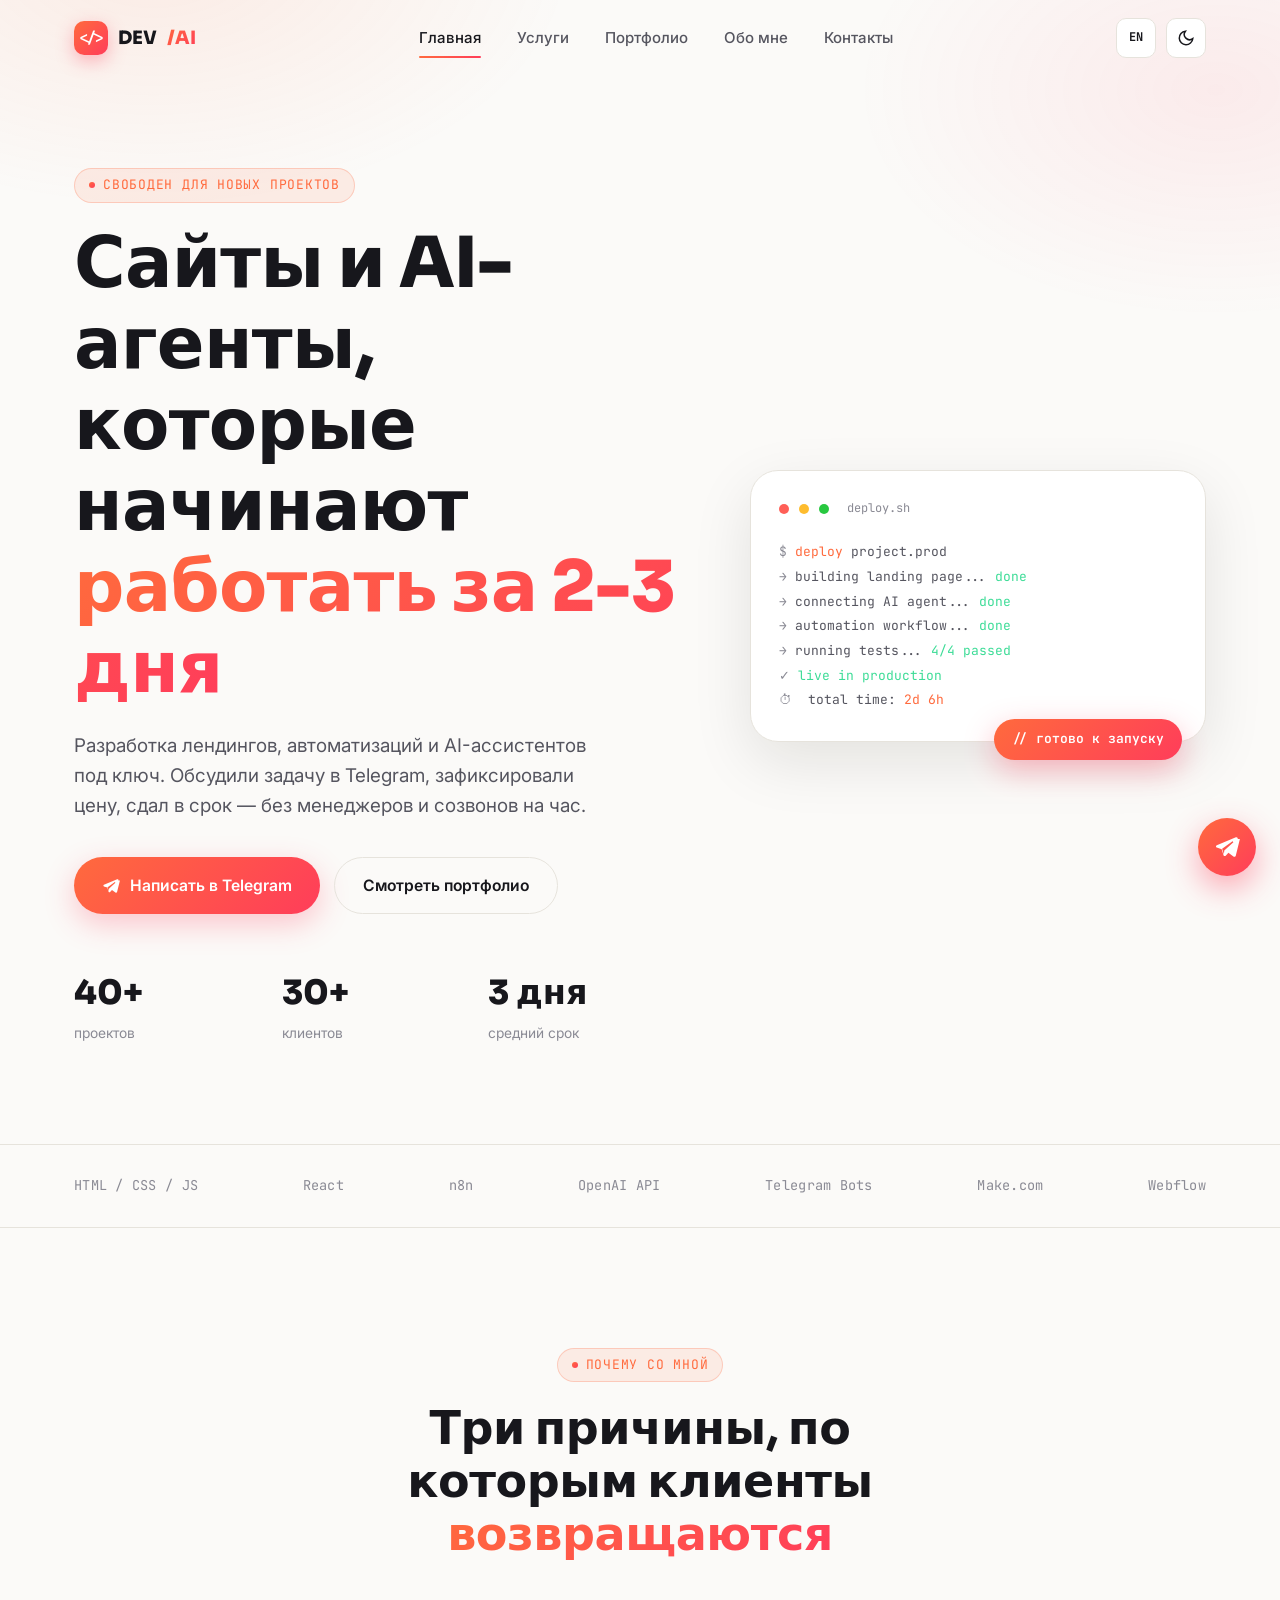
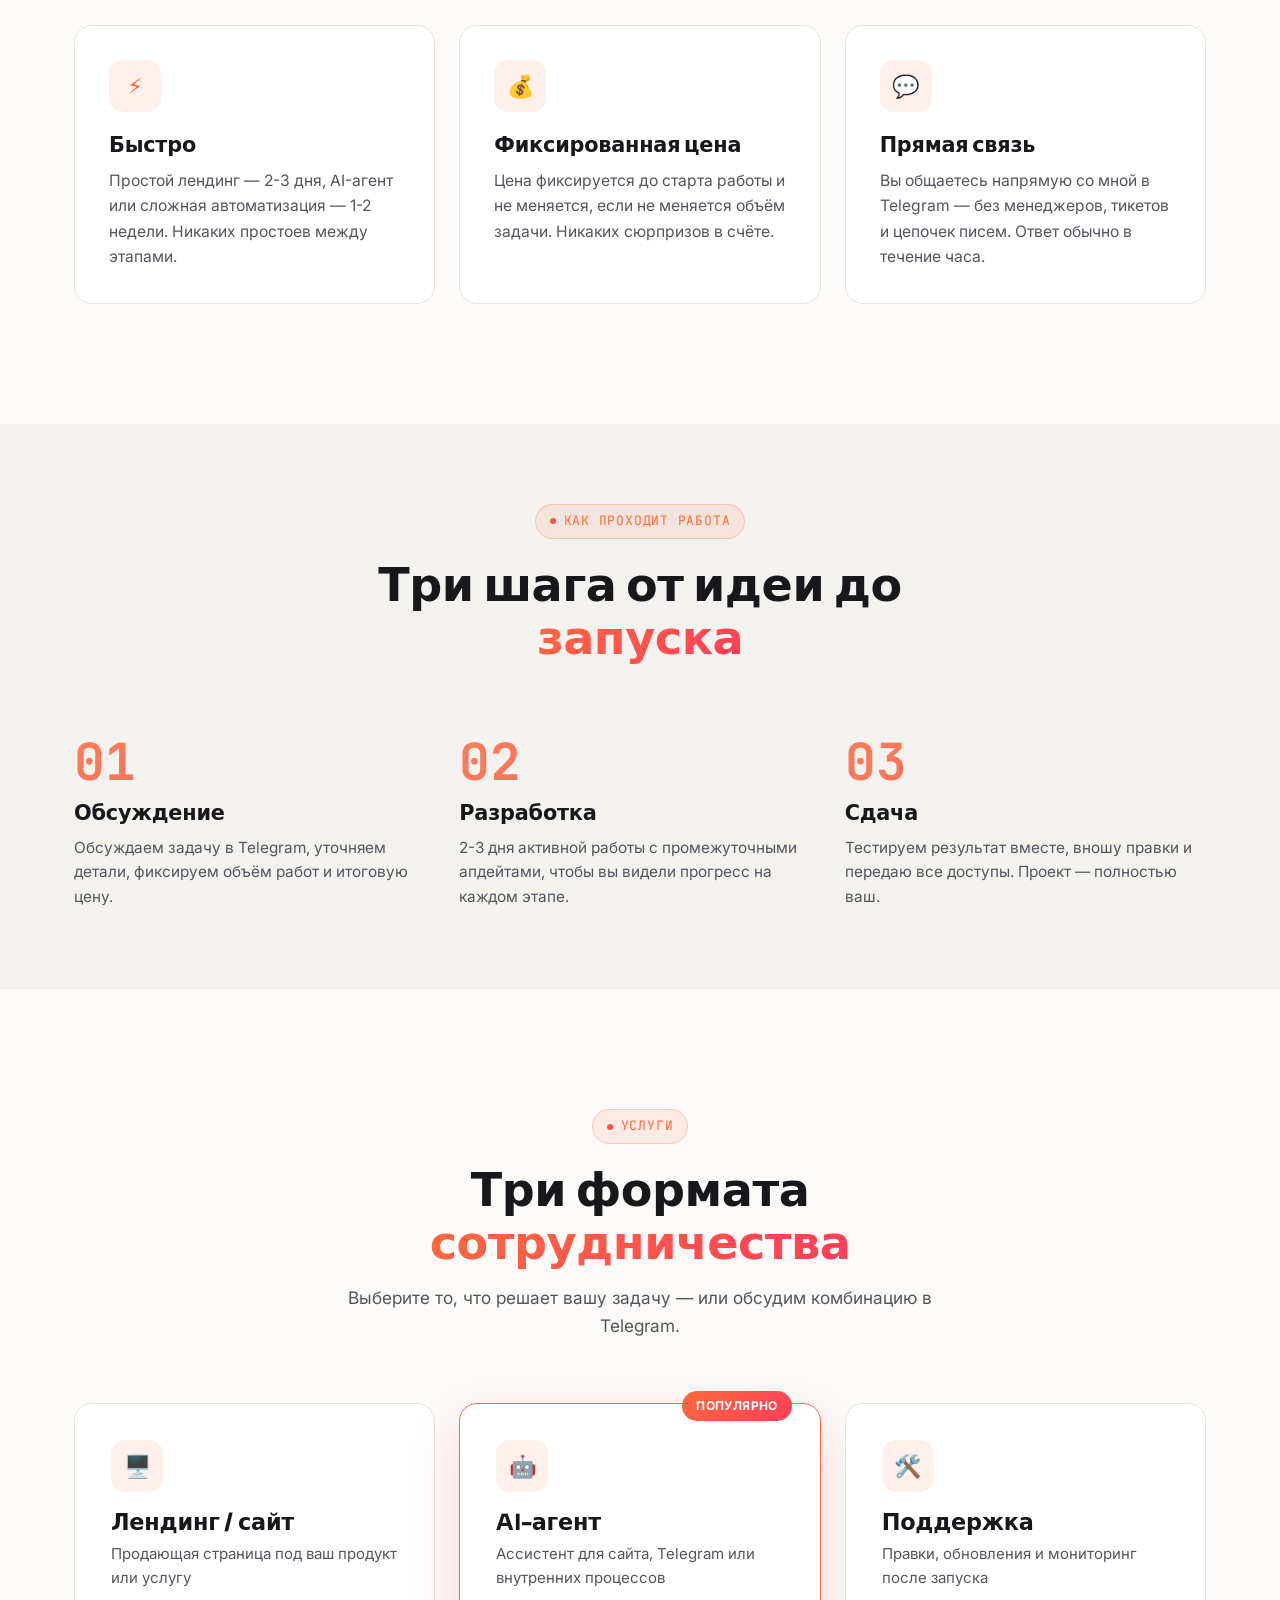
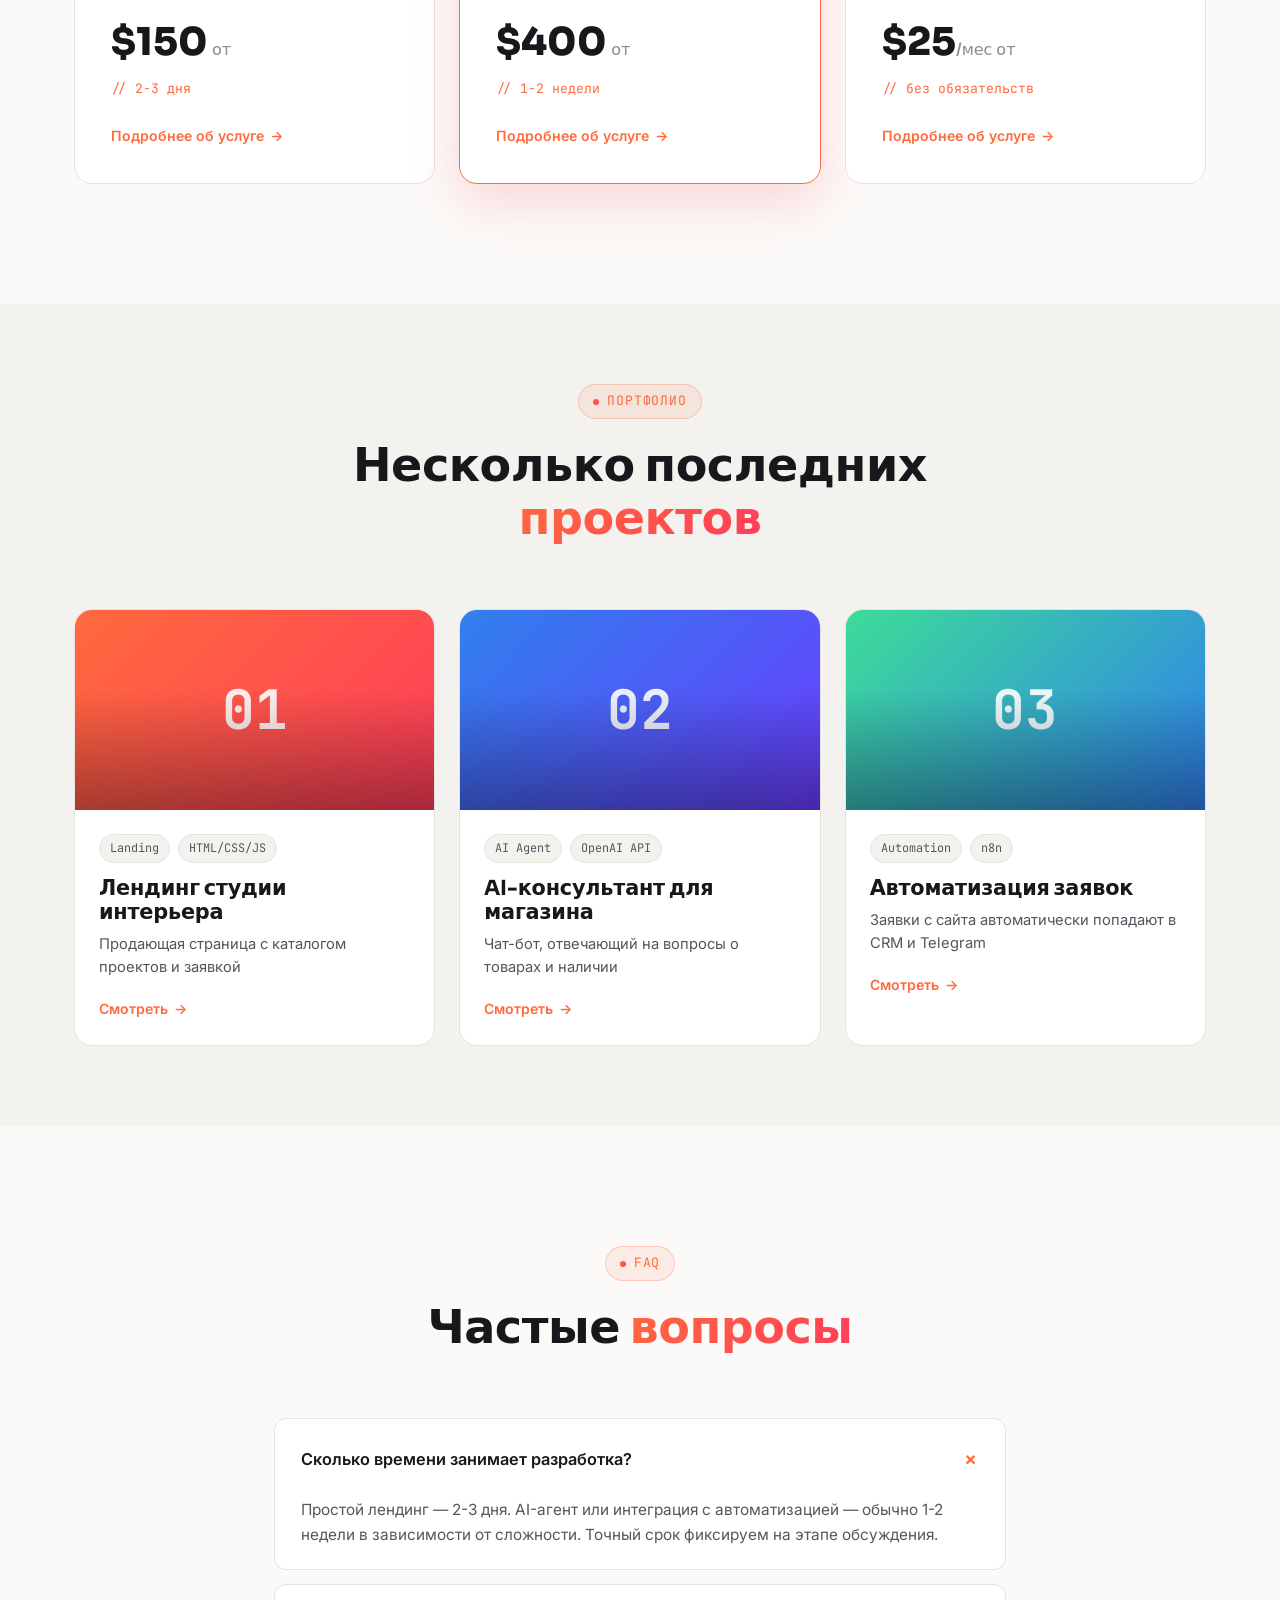
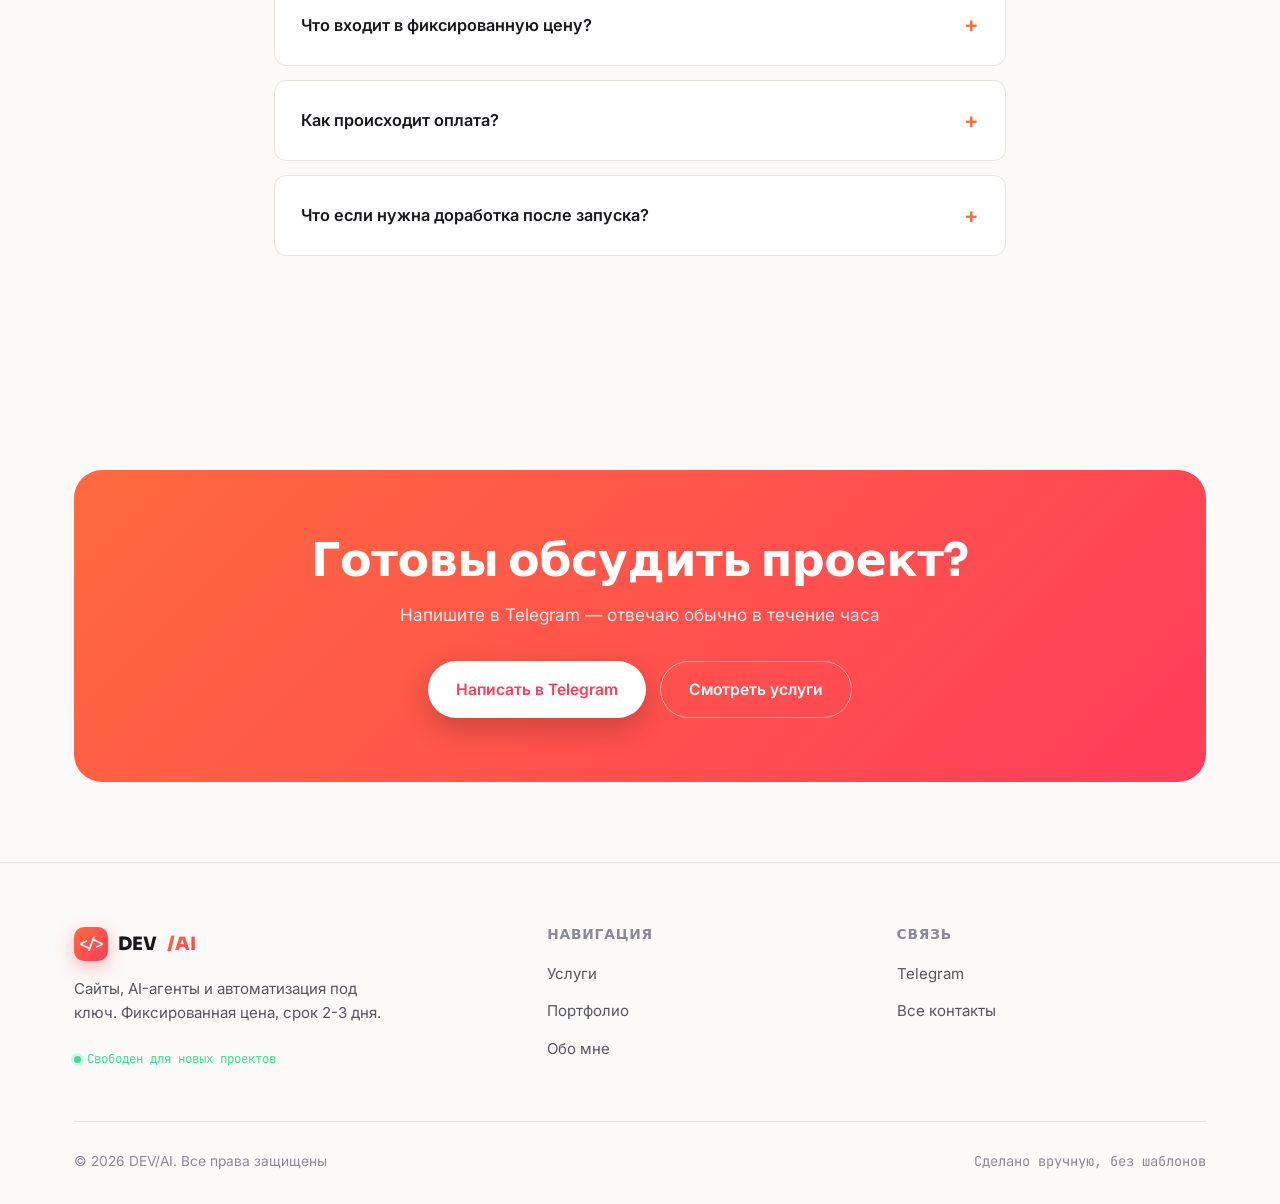
==== index.html @ 5e4bbd4a "Add files via upload" ====
<!DOCTYPE html>
<html lang="ru">
<head>
<meta charset="UTF-8">
<meta name="viewport" content="width=device-width, initial-scale=1.0">
<title data-title-ru="Веб-разработчик | Сайты, AI-агенты, автоматизация за 2-3 дня" data-title-en="Web Developer | Websites, AI Agents & Automation in 2-3 Days">Веб-разработчик | Сайты, AI-агенты, автоматизация за 2-3 дня</title>
<meta name="description" content="Разработка лендингов, AI-агентов и автоматизации под ключ. Фиксированная цена, срок 2-3 дня, прямая связь в Telegram — без менеджеров и долгих согласований." data-desc-ru="Разработка лендингов, AI-агентов и автоматизации под ключ. Фиксированная цена, срок 2-3 дня, прямая связь в Telegram — без менеджеров и долгих согласований." data-desc-en="Landing pages, AI agents and automation, delivered in 2-3 days. Fixed price, direct contact on Telegram — no managers, no long approvals.">
<meta property="og:title" content="Сайты, AI-агенты и автоматизация за 2-3 дня">
<meta property="og:description" content="Фиксированная цена. Прямая связь в Telegram. Без долгих согласований.">
<meta property="og:type" content="website">
<meta property="og:image" content="favicon.svg">
<link rel="icon" href="favicon.svg" type="image/svg+xml">
<link rel="preconnect" href="https://fonts.googleapis.com">
<link rel="preconnect" href="https://fonts.gstatic.com" crossorigin>
<link rel="stylesheet" href="style.css">
</head>
<body class="lang-ru">

<!-- ================= NAV ================= -->
<header class="nav">
  <div class="container nav-inner">
    <a href="index.html" class="logo"><span class="logo-mark">&lt;/&gt;</span>DEV<span class="text-gradient">/AI</span></a>
    <nav class="nav-links">
      <a href="index.html" class="active"><span data-lang-block class="lang-ru">Главная</span><span data-lang-block class="lang-en">Home</span></a>
      <a href="services.html"><span data-lang-block class="lang-ru">Услуги</span><span data-lang-block class="lang-en">Services</span></a>
      <a href="portfolio.html"><span data-lang-block class="lang-ru">Портфолио</span><span data-lang-block class="lang-en">Portfolio</span></a>
      <a href="about.html"><span data-lang-block class="lang-ru">Обо мне</span><span data-lang-block class="lang-en">About</span></a>
      <a href="contacts.html"><span data-lang-block class="lang-ru">Контакты</span><span data-lang-block class="lang-en">Contacts</span></a>
    </nav>
    <div class="nav-actions">
      <button class="icon-btn" data-lang-toggle data-lang-btn aria-label="Switch language">EN</button>
      <button class="icon-btn" data-theme-toggle aria-label="Switch theme">
        <svg class="theme-icon-dark" viewBox="0 0 24 24" fill="none" stroke="currentColor" stroke-width="2"><circle cx="12" cy="12" r="4"/><path d="M12 2v2M12 20v2M4.9 4.9l1.4 1.4M17.7 17.7l1.4 1.4M2 12h2M20 12h2M4.9 19.1l1.4-1.4M17.7 6.3l1.4-1.4"/></svg>
        <svg class="theme-icon-light" viewBox="0 0 24 24" fill="none" stroke="currentColor" stroke-width="2"><path d="M21 12.8A9 9 0 1 1 11.2 3 7 7 0 0 0 21 12.8Z"/></svg>
      </button>
      <button class="icon-btn burger" aria-label="Menu">
        <svg viewBox="0 0 24 24" fill="none" stroke="currentColor" stroke-width="2"><path d="M4 7h16M4 12h16M4 17h16"/></svg>
      </button>
    </div>
  </div>
</header>

<div class="mobile-menu">
  <a href="index.html"><span data-lang-block class="lang-ru">Главная</span><span data-lang-block class="lang-en">Home</span></a>
  <a href="services.html"><span data-lang-block class="lang-ru">Услуги</span><span data-lang-block class="lang-en">Services</span></a>
  <a href="portfolio.html"><span data-lang-block class="lang-ru">Портфолио</span><span data-lang-block class="lang-en">Portfolio</span></a>
  <a href="about.html"><span data-lang-block class="lang-ru">Обо мне</span><span data-lang-block class="lang-en">About</span></a>
  <a href="contacts.html"><span data-lang-block class="lang-ru">Контакты</span><span data-lang-block class="lang-en">Contacts</span></a>
  <a href="#" class="btn btn-primary btn-block" data-telegram-link>
    <span data-lang-block class="lang-ru">Написать в Telegram</span><span data-lang-block class="lang-en">Message on Telegram</span>
  </a>
</div>

<!-- ================= HERO ================= -->
<section class="hero">
  <div class="container hero-grid">
    <div data-reveal>
      <div class="eyebrow"><span data-lang-block class="lang-ru">Свободен для новых проектов</span><span data-lang-block class="lang-en">Available for new projects</span></div>
      <h1>
        <span data-lang-block class="lang-ru">Сайты и AI-агенты, которые начинают <span class="text-gradient">работать за 2-3 дня</span></span>
        <span data-lang-block class="lang-en">Websites and AI agents that <span class="text-gradient">start working in 2-3 days</span></span>
      </h1>
      <p class="hero-sub">
        <span data-lang-block class="lang-ru">Разработка лендингов, автоматизаций и AI-ассистентов под ключ. Обсудили задачу в Telegram, зафиксировали цену, сдал в срок — без менеджеров и созвонов на час.</span>
        <span data-lang-block class="lang-en">Landing pages, automations and AI assistants, built end-to-end. We discuss the task on Telegram, fix the price, and I deliver on time — no managers, no hour-long calls.</span>
      </p>
      <div class="hero-actions">
        <a href="#" class="btn btn-primary" data-telegram-link>
          <svg width="18" height="18" viewBox="0 0 24 24" fill="currentColor"><path d="M21.9 4.6c.3-1-.7-1.9-1.7-1.5L2.6 10.3c-1 .4-1 1.8 0 2.2l4.5 1.5 1.7 5.6c.3.9 1.4 1.1 2 .4l2.5-2.6 4.6 3.4c.8.6 2 .2 2.2-.8l3.8-15.4Zm-4 3-8.4 7.6-.4 3.6-1.6-5.3 9.6-6.8c.3-.2.6.2.3.5Z"/></svg>
          <span data-lang-block class="lang-ru">Написать в Telegram</span><span data-lang-block class="lang-en">Message on Telegram</span>
        </a>
        <a href="portfolio.html" class="btn btn-ghost">
          <span data-lang-block class="lang-ru">Смотреть портфолио</span><span data-lang-block class="lang-en">View portfolio</span>
        </a>
      </div>
      <div class="hero-stats">
        <div><div class="stat-num"><span data-counter="40" data-suffix="+">0</span></div><div class="stat-label"><span data-lang-block class="lang-ru">проектов</span><span data-lang-block class="lang-en">projects</span></div></div>
        <div><div class="stat-num"><span data-counter="30" data-suffix="+">0</span></div><div class="stat-label"><span data-lang-block class="lang-ru">клиентов</span><span data-lang-block class="lang-en">clients</span></div></div>
        <div><div class="stat-num"><span data-counter="3" data-suffix=" дня">0</span></div><div class="stat-label"><span data-lang-block class="lang-ru">средний срок</span><span data-lang-block class="lang-en">avg. delivery</span></div></div>
      </div>
    </div>
    <div data-reveal>
      <div class="hero-card">
        <div class="hero-card-top">
          <span class="dot red"></span><span class="dot yellow"></span><span class="dot green"></span>
          <span class="mono" style="margin-left:8px;color:var(--text-faint);font-size:12px">deploy.sh</span>
        </div>
        <pre><span class="c">$</span> <span class="k">deploy</span> project.prod
<span class="c">→</span> building landing page... <span class="s">done</span>
<span class="c">→</span> connecting AI agent... <span class="s">done</span>
<span class="c">→</span> automation workflow... <span class="s">done</span>
<span class="c">→</span> running tests... <span class="s">4/4 passed</span>
<span class="c">✓</span> <span class="s">live in production</span>
<span class="c">⏱</span>  total time: <span class="k">2d 6h</span></pre>
      </div>
      <div class="hero-badge mono">// готово к запуску</div>
    </div>
  </div>
</section>

<!-- ================= TRUST BAR ================= -->
<div class="trust-bar">
  <div class="container trust-row">
    <span>HTML / CSS / JS</span><span>React</span><span>n8n</span><span>OpenAI API</span><span>Telegram Bots</span><span>Make.com</span><span>Webflow</span>
  </div>
</div>

<!-- ================= ADVANTAGES ================= -->
<section class="section">
  <div class="container">
    <div class="section-head" data-reveal>
      <div class="eyebrow"><span data-lang-block class="lang-ru">Почему со мной</span><span data-lang-block class="lang-en">Why work with me</span></div>
      <h2><span data-lang-block class="lang-ru">Три причины, по которым клиенты <span class="text-gradient">возвращаются</span></span><span data-lang-block class="lang-en">Three reasons clients <span class="text-gradient">come back</span></span></h2>
    </div>
    <div class="grid-3" data-reveal-group>
      <div class="card" data-reveal>
        <div class="card-icon">⚡</div>
        <h3><span data-lang-block class="lang-ru">Быстро</span><span data-lang-block class="lang-en">Fast</span></h3>
        <p><span data-lang-block class="lang-ru">Простой лендинг — 2-3 дня, AI-агент или сложная автоматизация — 1-2 недели. Никаких простоев между этапами.</span><span data-lang-block class="lang-en">A simple landing page takes 2-3 days, an AI agent or complex automation — 1-2 weeks. No idle time between stages.</span></p>
      </div>
      <div class="card" data-reveal>
        <div class="card-icon">💰</div>
        <h3><span data-lang-block class="lang-ru">Фиксированная цена</span><span data-lang-block class="lang-en">Fixed price</span></h3>
        <p><span data-lang-block class="lang-ru">Цена фиксируется до старта работы и не меняется, если не меняется объём задачи. Никаких сюрпризов в счёте.</span><span data-lang-block class="lang-en">The price is fixed before work starts and doesn't change unless the scope does. No surprises in the invoice.</span></p>
      </div>
      <div class="card" data-reveal>
        <div class="card-icon">💬</div>
        <h3><span data-lang-block class="lang-ru">Прямая связь</span><span data-lang-block class="lang-en">Direct contact</span></h3>
        <p><span data-lang-block class="lang-ru">Вы общаетесь напрямую со мной в Telegram — без менеджеров, тикетов и цепочек писем. Ответ обычно в течение часа.</span><span data-lang-block class="lang-en">You talk directly to me on Telegram — no managers, tickets or email chains. I usually reply within an hour.</span></p>
      </div>
    </div>
  </div>
</section>

<!-- ================= PROCESS ================= -->
<section class="section section-tight process" style="background:var(--bg-alt)">
  <div class="container">
    <div class="section-head" data-reveal>
      <div class="eyebrow"><span data-lang-block class="lang-ru">Как проходит работа</span><span data-lang-block class="lang-en">How it works</span></div>
      <h2><span data-lang-block class="lang-ru">Три шага от идеи до <span class="text-gradient">запуска</span></span><span data-lang-block class="lang-en">Three steps from idea to <span class="text-gradient">launch</span></span></h2>
    </div>
    <div class="process-list">
      <div class="process-item" data-reveal>
        <div class="process-num">01</div>
        <h3><span data-lang-block class="lang-ru">Обсуждение</span><span data-lang-block class="lang-en">Discovery</span></h3>
        <p><span data-lang-block class="lang-ru">Обсуждаем задачу в Telegram, уточняем детали, фиксируем объём работ и итоговую цену.</span><span data-lang-block class="lang-en">We discuss the task on Telegram, clarify details, and fix the scope and final price.</span></p>
      </div>
      <div class="process-item" data-reveal>
        <div class="process-num">02</div>
        <h3><span data-lang-block class="lang-ru">Разработка</span><span data-lang-block class="lang-en">Development</span></h3>
        <p><span data-lang-block class="lang-ru">2-3 дня активной работы с промежуточными апдейтами, чтобы вы видели прогресс на каждом этапе.</span><span data-lang-block class="lang-en">2-3 days of active work with progress updates, so you see the project take shape at every step.</span></p>
      </div>
      <div class="process-item" data-reveal>
        <div class="process-num">03</div>
        <h3><span data-lang-block class="lang-ru">Сдача</span><span data-lang-block class="lang-en">Delivery</span></h3>
        <p><span data-lang-block class="lang-ru">Тестируем результат вместе, вношу правки и передаю все доступы. Проект — полностью ваш.</span><span data-lang-block class="lang-en">We test the result together, I apply fixes and hand over full access. The project is entirely yours.</span></p>
      </div>
    </div>
  </div>
</section>

<!-- ================= SERVICES PREVIEW ================= -->
<section class="section">
  <div class="container">
    <div class="section-head" data-reveal>
      <div class="eyebrow"><span data-lang-block class="lang-ru">Услуги</span><span data-lang-block class="lang-en">Services</span></div>
      <h2><span data-lang-block class="lang-ru">Три формата <span class="text-gradient">сотрудничества</span></span><span data-lang-block class="lang-en">Three ways to <span class="text-gradient">work together</span></span></h2>
      <p><span data-lang-block class="lang-ru">Выберите то, что решает вашу задачу — или обсудим комбинацию в Telegram.</span><span data-lang-block class="lang-en">Pick what solves your problem — or we'll figure out a combination on Telegram.</span></p>
    </div>
    <div class="grid-3">
      <div class="price-card" data-reveal>
        <div class="card-icon">🖥️</div>
        <h3><span data-lang-block class="lang-ru">Лендинг / сайт</span><span data-lang-block class="lang-en">Landing page / site</span></h3>
        <p class="price-desc"><span data-lang-block class="lang-ru">Продающая страница под ваш продукт или услугу</span><span data-lang-block class="lang-en">A conversion-focused page for your product or service</span></p>
        <div class="price-value">$150<span> <span data-lang-block class="lang-ru">от</span><span data-lang-block class="lang-en">from</span></span></div>
        <div class="price-sub">// 2-3 <span data-lang-block class="lang-ru">дня</span><span data-lang-block class="lang-en">days</span></div>
        <a href="services.html" class="portfolio-link"><span data-lang-block class="lang-ru">Подробнее об услуге</span><span data-lang-block class="lang-en">More about this service</span> →</a>
      </div>
      <div class="price-card featured" data-reveal>
        <div class="price-tag"><span data-lang-block class="lang-ru">Популярно</span><span data-lang-block class="lang-en">Popular</span></div>
        <div class="card-icon">🤖</div>
        <h3><span data-lang-block class="lang-ru">AI-агент</span><span data-lang-block class="lang-en">AI Agent</span></h3>
        <p class="price-desc"><span data-lang-block class="lang-ru">Ассистент для сайта, Telegram или внутренних процессов</span><span data-lang-block class="lang-en">An assistant for your website, Telegram or internal workflows</span></p>
        <div class="price-value">$400<span> <span data-lang-block class="lang-ru">от</span><span data-lang-block class="lang-en">from</span></span></div>
        <div class="price-sub">// 1-2 <span data-lang-block class="lang-ru">недели</span><span data-lang-block class="lang-en">weeks</span></div>
        <a href="services.html" class="portfolio-link"><span data-lang-block class="lang-ru">Подробнее об услуге</span><span data-lang-block class="lang-en">More about this service</span> →</a>
      </div>
      <div class="price-card" data-reveal>
        <div class="card-icon">🛠️</div>
        <h3><span data-lang-block class="lang-ru">Поддержка</span><span data-lang-block class="lang-en">Support</span></h3>
        <p class="price-desc"><span data-lang-block class="lang-ru">Правки, обновления и мониторинг после запуска</span><span data-lang-block class="lang-en">Fixes, updates and monitoring after launch</span></p>
        <div class="price-value">$25<span>/<span data-lang-block class="lang-ru">мес от</span><span data-lang-block class="lang-en">mo from</span></span></div>
        <div class="price-sub">// <span data-lang-block class="lang-ru">без обязательств</span><span data-lang-block class="lang-en">no commitment</span></div>
        <a href="services.html" class="portfolio-link"><span data-lang-block class="lang-ru">Подробнее об услуге</span><span data-lang-block class="lang-en">More about this service</span> →</a>
      </div>
    </div>
  </div>
</section>

<!-- ================= PORTFOLIO PREVIEW ================= -->
<section class="section section-tight" style="background:var(--bg-alt)">
  <div class="container">
    <div class="section-head" data-reveal>
      <div class="eyebrow"><span data-lang-block class="lang-ru">Портфолио</span><span data-lang-block class="lang-en">Portfolio</span></div>
      <h2><span data-lang-block class="lang-ru">Несколько последних <span class="text-gradient">проектов</span></span><span data-lang-block class="lang-en">A few recent <span class="text-gradient">projects</span></span></h2>
    </div>
    <div class="grid-3">
      <div class="portfolio-card" data-reveal>
        <div class="portfolio-thumb thumb-1"><span class="glyph">01</span></div>
        <div class="portfolio-body">
          <div class="tag-row"><span class="tag">Landing</span><span class="tag">HTML/CSS/JS</span></div>
          <h3><span data-lang-block class="lang-ru">Лендинг студии интерьера</span><span data-lang-block class="lang-en">Interior studio landing</span></h3>
          <p><span data-lang-block class="lang-ru">Продающая страница с каталогом проектов и заявкой</span><span data-lang-block class="lang-en">A conversion page with a project catalog and lead form</span></p>
          <a href="portfolio.html" class="portfolio-link"><span data-lang-block class="lang-ru">Смотреть</span><span data-lang-block class="lang-en">View</span> →</a>
        </div>
      </div>
      <div class="portfolio-card" data-reveal>
        <div class="portfolio-thumb thumb-2"><span class="glyph">02</span></div>
        <div class="portfolio-body">
          <div class="tag-row"><span class="tag">AI Agent</span><span class="tag">OpenAI API</span></div>
          <h3><span data-lang-block class="lang-ru">AI-консультант для магазина</span><span data-lang-block class="lang-en">AI consultant for a shop</span></h3>
          <p><span data-lang-block class="lang-ru">Чат-бот, отвечающий на вопросы о товарах и наличии</span><span data-lang-block class="lang-en">A chatbot answering product and stock questions</span></p>
          <a href="portfolio.html" class="portfolio-link"><span data-lang-block class="lang-ru">Смотреть</span><span data-lang-block class="lang-en">View</span> →</a>
        </div>
      </div>
      <div class="portfolio-card" data-reveal>
        <div class="portfolio-thumb thumb-3"><span class="glyph">03</span></div>
        <div class="portfolio-body">
          <div class="tag-row"><span class="tag">Automation</span><span class="tag">n8n</span></div>
          <h3><span data-lang-block class="lang-ru">Автоматизация заявок</span><span data-lang-block class="lang-en">Lead automation</span></h3>
          <p><span data-lang-block class="lang-ru">Заявки с сайта автоматически попадают в CRM и Telegram</span><span data-lang-block class="lang-en">Website leads flow automatically into CRM and Telegram</span></p>
          <a href="portfolio.html" class="portfolio-link"><span data-lang-block class="lang-ru">Смотреть</span><span data-lang-block class="lang-en">View</span> →</a>
        </div>
      </div>
    </div>
  </div>
</section>

<!-- ================= FAQ ================= -->
<section class="section">
  <div class="container" style="max-width:780px">
    <div class="section-head" data-reveal>
      <div class="eyebrow">FAQ</div>
      <h2><span data-lang-block class="lang-ru">Частые <span class="text-gradient">вопросы</span></span><span data-lang-block class="lang-en">Frequently asked <span class="text-gradient">questions</span></span></h2>
    </div>
    <div data-reveal>
      <div class="faq-item open">
        <button class="faq-q"><span><span data-lang-block class="lang-ru">Сколько времени занимает разработка?</span><span data-lang-block class="lang-en">How long does development take?</span></span><span class="plus">+</span></button>
        <div class="faq-a"><div class="faq-a-inner"><span data-lang-block class="lang-ru">Простой лендинг — 2-3 дня. AI-агент или интеграция с автоматизацией — обычно 1-2 недели в зависимости от сложности. Точный срок фиксируем на этапе обсуждения.</span><span data-lang-block class="lang-en">A simple landing page — 2-3 days. An AI agent or automation integration usually takes 1-2 weeks depending on complexity. The exact timeline is fixed during the discovery call.</span></div></div>
      </div>
      <div class="faq-item">
        <button class="faq-q"><span><span data-lang-block class="lang-ru">Что входит в фиксированную цену?</span><span data-lang-block class="lang-en">What's included in the fixed price?</span></span><span class="plus">+</span></button>
        <div class="faq-a"><div class="faq-a-inner"><span data-lang-block class="lang-ru">Весь цикл: дизайн, вёрстка, базовая настройка (домен, аналитика, SEO-теги) и один раунд бесплатных правок после сдачи.</span><span data-lang-block class="lang-en">The full cycle: design, build, basic setup (domain, analytics, SEO tags) and one round of free revisions after delivery.</span></div></div>
      </div>
      <div class="faq-item">
        <button class="faq-q"><span><span data-lang-block class="lang-ru">Как происходит оплата?</span><span data-lang-block class="lang-en">How does payment work?</span></span><span class="plus">+</span></button>
        <div class="faq-a"><div class="faq-a-inner"><span data-lang-block class="lang-ru">Обычно 50% предоплата для старта работы и 50% после сдачи и вашей проверки результата. Способ оплаты обсуждаем в Telegram.</span><span data-lang-block class="lang-en">Usually 50% upfront to start, 50% after delivery and your review. The payment method is agreed on Telegram.</span></div></div>
      </div>
      <div class="faq-item">
        <button class="faq-q"><span><span data-lang-block class="lang-ru">Что если нужна доработка после запуска?</span><span data-lang-block class="lang-en">What if I need changes after launch?</span></span><span class="plus">+</span></button>
        <div class="faq-a"><div class="faq-a-inner"><span data-lang-block class="lang-ru">Есть тариф поддержки от $25/мес — правки, обновления и мониторинг. Либо разовые доработки по договорённости в Telegram.</span><span data-lang-block class="lang-en">There's a support plan from $25/mo covering fixes, updates and monitoring. Or one-off changes agreed on Telegram.</span></div></div>
      </div>
    </div>
  </div>
</section>

<!-- ================= CTA ================= -->
<section class="section section-tight">
  <div class="container">
    <div class="cta-band" data-reveal>
      <h2><span data-lang-block class="lang-ru">Готовы обсудить проект?</span><span data-lang-block class="lang-en">Ready to discuss your project?</span></h2>
      <p><span data-lang-block class="lang-ru">Напишите в Telegram — отвечаю обычно в течение часа</span><span data-lang-block class="lang-en">Message me on Telegram — I usually reply within an hour</span></p>
      <div class="cta-actions">
        <a href="#" class="btn btn-primary" data-telegram-link>
          <span data-lang-block class="lang-ru">Написать в Telegram</span><span data-lang-block class="lang-en">Message on Telegram</span>
        </a>
        <a href="services.html" class="btn btn-ghost"><span data-lang-block class="lang-ru">Смотреть услуги</span><span data-lang-block class="lang-en">View services</span></a>
      </div>
    </div>
  </div>
</section>

<!-- ================= FOOTER ================= -->
<footer class="footer">
  <div class="container">
    <div class="footer-top">
      <div class="footer-brand">
        <a href="index.html" class="logo"><span class="logo-mark">&lt;/&gt;</span>DEV<span class="text-gradient">/AI</span></a>
        <p><span data-lang-block class="lang-ru">Сайты, AI-агенты и автоматизация под ключ. Фиксированная цена, срок 2-3 дня.</span><span data-lang-block class="lang-en">End-to-end websites, AI agents and automation. Fixed price, 2-3 day delivery.</span></p>
        <span class="badge-live"><span data-lang-block class="lang-ru">Свободен для новых проектов</span><span data-lang-block class="lang-en">Available for new projects</span></span>
      </div>
      <div>
        <h4><span data-lang-block class="lang-ru">Навигация</span><span data-lang-block class="lang-en">Navigation</span></h4>
        <ul>
          <li><a href="services.html"><span data-lang-block class="lang-ru">Услуги</span><span data-lang-block class="lang-en">Services</span></a></li>
          <li><a href="portfolio.html"><span data-lang-block class="lang-ru">Портфолио</span><span data-lang-block class="lang-en">Portfolio</span></a></li>
          <li><a href="about.html"><span data-lang-block class="lang-ru">Обо мне</span><span data-lang-block class="lang-en">About</span></a></li>
        </ul>
      </div>
      <div>
        <h4><span data-lang-block class="lang-ru">Связь</span><span data-lang-block class="lang-en">Contact</span></h4>
        <ul>
          <li><a href="#" data-telegram-link>Telegram</a></li>
          <li><a href="contacts.html"><span data-lang-block class="lang-ru">Все контакты</span><span data-lang-block class="lang-en">All contacts</span></a></li>
        </ul>
      </div>
    </div>
    <div class="footer-bottom">
      <span>© <span data-year>2026</span> DEV/AI. <span data-lang-block class="lang-ru">Все права защищены</span><span data-lang-block class="lang-en">All rights reserved</span></span>
      <span class="mono"><span data-lang-block class="lang-ru">Сделано вручную, без шаблонов</span><span data-lang-block class="lang-en">Handcrafted, no templates</span></span>
    </div>
  </div>
</footer>

<!-- ================= TELEGRAM FAB + CHAT ================= -->
<a href="#" class="fab-telegram" data-chat-toggle aria-label="Chat">
  <svg viewBox="0 0 24 24" fill="currentColor"><path d="M21.9 4.6c.3-1-.7-1.9-1.7-1.5L2.6 10.3c-1 .4-1 1.8 0 2.2l4.5 1.5 1.7 5.6c.3.9 1.4 1.1 2 .4l2.5-2.6 4.6 3.4c.8.6 2 .2 2.2-.8l3.8-15.4Zm-4 3-8.4 7.6-.4 3.6-1.6-5.3 9.6-6.8c.3-.2.6.2.3.5Z"/></svg>
</a>
<div class="chat-panel" data-chat-panel>
  <div class="chat-head">
    <div class="chat-avatar">AI</div>
    <div>
      <strong><span data-lang-block class="lang-ru">Быстрый вопрос?</span><span data-lang-block class="lang-en">Quick question?</span></strong>
      <small><span data-lang-block class="lang-ru">Обычно отвечаю в течение часа</span><span data-lang-block class="lang-en">Usually reply within an hour</span></small>
    </div>
    <button data-chat-close style="margin-left:auto;font-size:20px;line-height:1">×</button>
  </div>
  <div class="chat-body">
    <div class="chat-msg"><span data-lang-block class="lang-ru">Привет! Расскажите пару слов о задаче — и я отвечу в Telegram.</span><span data-lang-block class="lang-en">Hi! Tell me a bit about your task and I'll reply on Telegram.</span></div>
  </div>
  <form class="chat-form" data-chat-form>
    <textarea data-chat-input placeholder="..." required></textarea>
    <button type="submit" aria-label="Send">
      <svg viewBox="0 0 24 24" fill="none" stroke="currentColor" stroke-width="2"><path d="M22 2 11 13M22 2l-7 20-4-9-9-4 20-7Z"/></svg>
    </button>
  </form>
</div>

<script src="app.js" defer></script>
</body>
</html>
---- style.css ----
/* ==========================================================================
   DEV/AI PORTFOLIO — DESIGN SYSTEM
   ========================================================================== */

/* ---------- Fonts ---------- */
@import url('https://fonts.googleapis.com/css2?family=Inter:wght@400;500;600;700&family=Sora:wght@600;700;800&family=JetBrains+Mono:wght@400;500;600&display=swap');

/* ---------- Reset ---------- */
*, *::before, *::after { box-sizing: border-box; margin: 0; padding: 0; }
html { scroll-behavior: smooth; overflow-x: hidden; }
img, svg { display: block; max-width: 100%; }
a { color: inherit; text-decoration: none; }
button { font: inherit; color: inherit; background: none; border: none; cursor: pointer; }
ul { list-style: none; }
input, textarea { font: inherit; color: inherit; }

/* ---------- Tokens ---------- */
:root {
  --bg: #0a0a0d;
  --bg-alt: #0f0f14;
  --surface: #16161d;
  --surface-2: #1c1c25;
  --border: #2a2a35;
  --text: #f2f2f5;
  --text-dim: #a6a6b3;
  --text-faint: #6f6f7d;
  --accent: #ff6a3d;
  --accent-2: #ff3d5a;
  --accent-soft: rgba(255, 106, 61, 0.12);
  --gradient: linear-gradient(135deg, #ff6a3d 0%, #ff3d5a 100%);
  --success: #3ddc97;
  --shadow: 0 20px 60px rgba(0, 0, 0, 0.45);
  --shadow-sm: 0 8px 24px rgba(0, 0, 0, 0.3);
  --radius: 18px;
  --radius-sm: 12px;
  --radius-lg: 28px;
  --container: 1180px;
  --ff-body: 'Inter', system-ui, sans-serif;
  --ff-head: 'Sora', system-ui, sans-serif;
  --ff-mono: 'JetBrains Mono', monospace;
  --ease: cubic-bezier(0.16, 1, 0.3, 1);
}

:root[data-theme="light"] {
  --bg: #fbfaf8;
  --bg-alt: #f4f2ee;
  --surface: #ffffff;
  --surface-2: #f4f2ee;
  --border: #e6e3dc;
  --text: #17171c;
  --text-dim: #55555f;
  --text-faint: #8a8a94;
  --accent-soft: rgba(255, 106, 61, 0.1);
  --shadow: 0 20px 60px rgba(20, 15, 10, 0.1);
  --shadow-sm: 0 8px 24px rgba(20, 15, 10, 0.06);
}

@media (prefers-color-scheme: light) {
  :root:not([data-theme="dark"]) {
    --bg: #fbfaf8;
    --bg-alt: #f4f2ee;
    --surface: #ffffff;
    --surface-2: #f4f2ee;
    --border: #e6e3dc;
    --text: #17171c;
    --text-dim: #55555f;
    --text-faint: #8a8a94;
    --accent-soft: rgba(255, 106, 61, 0.1);
    --shadow: 0 20px 60px rgba(20, 15, 10, 0.1);
    --shadow-sm: 0 8px 24px rgba(20, 15, 10, 0.06);
  }
}

body {
  background: var(--bg);
  color: var(--text);
  font-family: var(--ff-body);
  line-height: 1.6;
  -webkit-font-smoothing: antialiased;
  transition: background 0.3s var(--ease), color 0.3s var(--ease);
}

body::before {
  content: "";
  position: fixed;
  inset: 0;
  z-index: -1;
  background:
    radial-gradient(700px 420px at 12% -5%, var(--accent-soft), transparent 60%),
    radial-gradient(600px 380px at 95% 10%, rgba(255, 61, 90, 0.08), transparent 60%);
  pointer-events: none;
}

/* ---------- Language toggle ---------- */
[data-lang-block] { display: none; }
body.lang-ru [data-lang-block].lang-ru { display: block; }
body.lang-en [data-lang-block].lang-en { display: block; }
span[data-lang-block].lang-ru, span[data-lang-block].lang-en { display: none; }
body.lang-ru span[data-lang-block].lang-ru { display: inline; }
body.lang-en span[data-lang-block].lang-en { display: inline; }

/* ---------- Layout helpers ---------- */
.container {
  width: 100%;
  max-width: var(--container);
  margin: 0 auto;
  padding: 0 24px;
}
.section { padding: 120px 0; position: relative; }
.section-tight { padding: 80px 0; }
@media (max-width: 900px) { .section { padding: 88px 0; } }
@media (max-width: 600px) { .section { padding: 64px 0; } .section-tight { padding: 56px 0; } }

.eyebrow {
  display: inline-flex;
  align-items: center;
  gap: 8px;
  font-family: var(--ff-mono);
  font-size: 13px;
  letter-spacing: 0.06em;
  text-transform: uppercase;
  color: var(--accent);
  background: var(--accent-soft);
  border: 1px solid rgba(255, 106, 61, 0.25);
  padding: 6px 14px;
  border-radius: 999px;
  margin-bottom: 20px;
}
.eyebrow::before {
  content: "";
  width: 6px; height: 6px;
  border-radius: 50%;
  background: var(--gradient);
}

h1, h2, h3, h4 {
  font-family: var(--ff-head);
  font-weight: 700;
  line-height: 1.15;
  letter-spacing: -0.01em;
}
h1 { font-size: clamp(2.4rem, 5.5vw, 4.4rem); font-weight: 800; }
h2 { font-size: clamp(2rem, 3.6vw, 2.9rem); }
h3 { font-size: 1.3rem; }
.section-head { max-width: 640px; margin: 0 auto 64px; text-align: center; }
.section-head p { color: var(--text-dim); font-size: 1.08rem; margin-top: 14px; }
.text-gradient {
  background: var(--gradient);
  -webkit-background-clip: text;
  background-clip: text;
  color: transparent;
}
.lede { color: var(--text-dim); font-size: 1.15rem; max-width: 560px; }
.mono { font-family: var(--ff-mono); }

/* ---------- Buttons ---------- */
.btn {
  display: inline-flex;
  align-items: center;
  justify-content: center;
  gap: 10px;
  padding: 15px 28px;
  border-radius: 999px;
  font-weight: 600;
  font-size: 0.98rem;
  cursor: pointer;
  transition: transform 0.25s var(--ease), box-shadow 0.25s var(--ease), background 0.25s var(--ease), border-color .25s var(--ease);
  white-space: nowrap;
}
.btn-primary {
  background: var(--gradient);
  color: #fff;
  box-shadow: 0 10px 30px rgba(255, 61, 90, 0.28);
}
.btn-primary:hover { transform: translateY(-2px); box-shadow: 0 16px 36px rgba(255, 61, 90, 0.4); }
.btn-ghost {
  background: transparent;
  border: 1px solid var(--border);
  color: var(--text);
}
.btn-ghost:hover { border-color: var(--accent); background: var(--accent-soft); transform: translateY(-2px); }
.btn-sm { padding: 10px 20px; font-size: 0.88rem; }
.btn-block { width: 100%; }

/* ---------- Nav ---------- */
.nav {
  position: fixed;
  top: 0; left: 0; right: 0;
  z-index: 200;
  padding: 18px 0;
  transition: background 0.3s var(--ease), border-color 0.3s var(--ease), padding 0.3s var(--ease);
  border-bottom: 1px solid transparent;
}
.nav.scrolled {
  background: color-mix(in srgb, var(--bg) 82%, transparent);
  backdrop-filter: blur(16px) saturate(140%);
  border-bottom-color: var(--border);
  padding: 12px 0;
}
.nav-inner { display: flex; align-items: center; justify-content: space-between; gap: 20px; }
.logo { font-family: var(--ff-head); font-weight: 800; font-size: 1.15rem; display: flex; align-items: center; gap: 10px; }
.logo-mark {
  width: 34px; height: 34px; border-radius: 10px;
  background: var(--gradient);
  display: flex; align-items: center; justify-content: center;
  color: #fff; font-family: var(--ff-mono); font-weight: 700; font-size: 15px;
  box-shadow: 0 6px 18px rgba(255, 61, 90, 0.35);
}
.nav-links { display: flex; align-items: center; gap: 36px; }
.nav-links a {
  font-size: 0.94rem; font-weight: 500; color: var(--text-dim);
  position: relative; transition: color 0.2s;
}
.nav-links a:hover, .nav-links a.active { color: var(--text); }
.nav-links a.active::after {
  content: ""; position: absolute; left: 0; right: 0; bottom: -8px; height: 2px;
  background: var(--gradient); border-radius: 2px;
}
.nav-actions { display: flex; align-items: center; gap: 10px; }
.icon-btn {
  width: 40px; height: 40px; border-radius: 10px;
  display: flex; align-items: center; justify-content: center;
  border: 1px solid var(--border); background: var(--surface);
  transition: border-color 0.2s, transform 0.2s, background 0.2s;
  font-family: var(--ff-mono); font-size: 12px; font-weight: 700;
}
.icon-btn:hover { border-color: var(--accent); transform: translateY(-1px); }
.icon-btn svg { width: 18px; height: 18px; }
.theme-icon-dark, .theme-icon-light { display: none; }
:root[data-theme="dark"] .theme-icon-dark { display: block; }
:root[data-theme="light"] .theme-icon-light { display: block; }
.burger { display: none; }

/* ---------- Mobile nav ---------- */
.mobile-menu {
  position: fixed; inset: 0; z-index: 190;
  background: var(--bg);
  display: flex; flex-direction: column;
  padding: 100px 28px 40px;
  transform: translateY(-100%);
  transition: transform 0.4s var(--ease);
}
.mobile-menu.open { transform: translateY(0); }
.mobile-menu a { font-family: var(--ff-head); font-size: 1.7rem; font-weight: 700; padding: 14px 0; border-bottom: 1px solid var(--border); }
.mobile-menu .btn { margin-top: 28px; }

@media (max-width: 860px) {
  .nav-links { display: none; }
  .burger { display: flex; }
}

/* ---------- Hero ---------- */
.hero { padding: 168px 0 100px; }
.hero-grid { display: grid; grid-template-columns: 1.15fr 0.85fr; gap: 60px; align-items: center; }
.hero h1 { margin-bottom: 22px; }
.hero-sub { color: var(--text-dim); font-size: 1.18rem; max-width: 520px; margin-bottom: 36px; }
.hero-actions { display: flex; gap: 14px; flex-wrap: wrap; margin-bottom: 52px; }
.hero-stats { display: grid; grid-template-columns: repeat(3, auto); gap: 36px; }
.stat-num { font-family: var(--ff-head); font-size: 2.1rem; font-weight: 800; color: var(--text); }
.stat-label { font-size: 0.86rem; color: var(--text-faint); margin-top: 2px; }

.hero-card {
  background: var(--surface);
  border: 1px solid var(--border);
  border-radius: var(--radius-lg);
  padding: 28px;
  box-shadow: var(--shadow);
  position: relative;
}
.hero-card-top { display: flex; align-items: center; gap: 10px; margin-bottom: 22px; }
.dot { width: 10px; height: 10px; border-radius: 50%; }
.dot.red { background: #ff5f57; } .dot.yellow { background: #febc2e; } .dot.green { background: #28c840; }
.hero-card pre {
  font-family: var(--ff-mono); font-size: 13px; line-height: 1.9; color: var(--text-dim);
  overflow-x: auto;
}
.hero-card pre .k { color: var(--accent); } .hero-card pre .s { color: var(--success); } .hero-card pre .c { color: var(--text-faint); }
.hero-badge {
  position: absolute; bottom: -18px; right: 24px;
  background: var(--gradient); color: #fff;
  padding: 10px 18px; border-radius: 999px;
  font-family: var(--ff-mono); font-size: 13px; font-weight: 600;
  box-shadow: 0 10px 30px rgba(255, 61, 90, 0.35);
}

@media (max-width: 980px) {
  .hero { padding: 140px 0 70px; }
  .hero-grid { grid-template-columns: 1fr; }
  .hero-card { order: -1; }
  .hero-stats { grid-template-columns: repeat(3, 1fr); gap: 18px; }
}

/* ---------- Trust bar ---------- */
.trust-bar { border-top: 1px solid var(--border); border-bottom: 1px solid var(--border); padding: 30px 0; }
.trust-row { display: flex; align-items: center; justify-content: space-between; flex-wrap: wrap; gap: 20px; color: var(--text-faint); }
.trust-row span { font-family: var(--ff-mono); font-size: 0.85rem; letter-spacing: 0.02em; }

/* ---------- Cards grid ---------- */
.grid-3 { display: grid; grid-template-columns: repeat(3, 1fr); gap: 24px; }
.grid-2 { display: grid; grid-template-columns: repeat(2, 1fr); gap: 24px; }
@media (max-width: 900px) { .grid-3 { grid-template-columns: 1fr; } .grid-2 { grid-template-columns: 1fr; } }

.card {
  background: var(--surface);
  border: 1px solid var(--border);
  border-radius: var(--radius);
  padding: 34px;
  transition: transform 0.3s var(--ease), border-color 0.3s var(--ease), box-shadow 0.3s var(--ease);
}
.card:hover { transform: translateY(-6px); border-color: rgba(255, 106, 61, 0.35); box-shadow: var(--shadow-sm); }
.card-icon {
  width: 52px; height: 52px; border-radius: 14px;
  background: var(--accent-soft); color: var(--accent);
  display: flex; align-items: center; justify-content: center;
  margin-bottom: 22px; font-size: 22px;
}
.card h3 { margin-bottom: 10px; }
.card p { color: var(--text-dim); font-size: 0.98rem; }

/* ---------- Process ---------- */
.process { position: relative; }
.process-list { display: grid; grid-template-columns: repeat(3, 1fr); gap: 24px; counter-reset: step; }
.process-item { position: relative; padding-top: 8px; }
.process-num {
  font-family: var(--ff-mono); font-size: 3.2rem; font-weight: 700;
  background: var(--gradient); -webkit-background-clip: text; background-clip: text; color: transparent;
  opacity: 0.85; line-height: 1; margin-bottom: 14px;
}
.process-item h3 { margin-bottom: 10px; }
.process-item p { color: var(--text-dim); font-size: 0.96rem; }
@media (max-width: 900px) { .process-list { grid-template-columns: 1fr; gap: 36px; } }

/* ---------- Pricing / Services ---------- */
.price-card {
  background: var(--surface);
  border: 1px solid var(--border);
  border-radius: var(--radius);
  padding: 36px;
  display: flex; flex-direction: column;
  position: relative;
  transition: transform 0.3s var(--ease), border-color 0.3s var(--ease);
}
.price-card:hover { transform: translateY(-6px); border-color: rgba(255, 106, 61, 0.35); }
.price-card.featured { border-color: var(--accent); box-shadow: 0 20px 50px rgba(255, 61, 90, 0.18); }
.price-tag {
  position: absolute; top: -13px; right: 28px;
  background: var(--gradient); color: #fff; font-size: 12px; font-weight: 700;
  padding: 5px 14px; border-radius: 999px; letter-spacing: 0.03em; text-transform: uppercase;
}
.price-card .card-icon { margin-bottom: 18px; }
.price-card h3 { font-size: 1.4rem; margin-bottom: 6px; }
.price-card .price-desc { color: var(--text-dim); font-size: 0.94rem; margin-bottom: 22px; }
.price-value { font-family: var(--ff-head); font-size: 2.4rem; font-weight: 800; margin-bottom: 4px; }
.price-value span { font-size: 1rem; font-weight: 500; color: var(--text-faint); }
.price-sub { font-family: var(--ff-mono); font-size: 0.82rem; color: var(--accent); margin-bottom: 26px; }
.price-features { flex: 1; margin-bottom: 28px; }
.price-features li {
  display: flex; align-items: flex-start; gap: 10px;
  font-size: 0.94rem; color: var(--text-dim); padding: 8px 0;
  border-bottom: 1px dashed var(--border);
}
.price-features li:last-child { border-bottom: none; }
.price-features li svg { flex-shrink: 0; margin-top: 3px; color: var(--success); width: 16px; height: 16px; }

/* ---------- FAQ ---------- */
.faq-item {
  border: 1px solid var(--border);
  border-radius: var(--radius-sm);
  background: var(--surface);
  margin-bottom: 14px;
  overflow: hidden;
}
.faq-q {
  width: 100%; display: flex; align-items: center; justify-content: space-between;
  padding: 22px 26px; text-align: left; font-weight: 600; font-size: 1.02rem;
}
.faq-q .plus { font-size: 22px; color: var(--accent); transition: transform 0.3s var(--ease); flex-shrink: 0; margin-left: 16px; }
.faq-item.open .faq-q .plus { transform: rotate(45deg); }
.faq-a { max-height: 0; overflow: hidden; transition: max-height 0.35s var(--ease); }
.faq-a-inner { padding: 0 26px 22px; color: var(--text-dim); font-size: 0.96rem; }
.faq-item.open .faq-a { max-height: 400px; }

/* ---------- CTA band ---------- */
.cta-band {
  background: var(--gradient);
  border-radius: var(--radius-lg);
  padding: 64px 48px;
  text-align: center;
  color: #fff;
  position: relative;
  overflow: hidden;
}
.cta-band h2 { color: #fff; margin-bottom: 14px; }
.cta-band p { color: rgba(255,255,255,0.88); margin-bottom: 32px; font-size: 1.08rem; }
.cta-band .btn-ghost { border-color: rgba(255,255,255,0.5); color: #fff; }
.cta-band .btn-ghost:hover { background: rgba(255,255,255,0.15); border-color: #fff; }
.cta-band .btn-primary { background: #fff; color: #ff3d5a; box-shadow: 0 10px 30px rgba(0,0,0,0.2); }
.cta-actions { display: flex; gap: 14px; justify-content: center; flex-wrap: wrap; }
@media (max-width: 600px) { .cta-band { padding: 48px 24px; } }

/* ---------- Footer ---------- */
.footer { border-top: 1px solid var(--border); padding: 64px 0 32px; }
.footer-top { display: grid; grid-template-columns: 1.4fr 1fr 1fr; gap: 40px; margin-bottom: 48px; }
.footer-brand p { color: var(--text-dim); margin: 16px 0 20px; max-width: 320px; font-size: 0.94rem; }
.footer h4 { font-size: 0.86rem; text-transform: uppercase; letter-spacing: 0.06em; color: var(--text-faint); margin-bottom: 18px; }
.footer ul li { margin-bottom: 12px; }
.footer ul a { color: var(--text-dim); font-size: 0.94rem; transition: color 0.2s; }
.footer ul a:hover { color: var(--accent); }
.footer-bottom {
  display: flex; justify-content: space-between; align-items: center; flex-wrap: wrap; gap: 12px;
  padding-top: 28px; border-top: 1px solid var(--border);
  color: var(--text-faint); font-size: 0.86rem;
}
@media (max-width: 760px) { .footer-top { grid-template-columns: 1fr 1fr; } .footer-brand { grid-column: 1 / -1; } }

/* ---------- Floating Telegram button ---------- */
.fab-telegram {
  position: fixed; bottom: 24px; right: 24px; z-index: 150;
  width: 58px; height: 58px; border-radius: 50%;
  background: var(--gradient);
  display: flex; align-items: center; justify-content: center;
  box-shadow: 0 12px 32px rgba(255, 61, 90, 0.45);
  animation: pulse-ring 2.6s infinite;
}
.fab-telegram svg { width: 26px; height: 26px; color: #fff; }
@keyframes pulse-ring {
  0% { box-shadow: 0 12px 32px rgba(255, 61, 90, 0.45), 0 0 0 0 rgba(255, 61, 90, 0.5); }
  70% { box-shadow: 0 12px 32px rgba(255, 61, 90, 0.45), 0 0 0 16px rgba(255, 61, 90, 0); }
  100% { box-shadow: 0 12px 32px rgba(255, 61, 90, 0.45), 0 0 0 0 rgba(255, 61, 90, 0); }
}

/* ---------- Chat widget ---------- */
.chat-panel {
  position: fixed; bottom: 96px; right: 24px; z-index: 160;
  width: 340px; max-width: calc(100vw - 32px);
  background: var(--surface); border: 1px solid var(--border); border-radius: var(--radius);
  box-shadow: var(--shadow);
  transform: translateY(16px) scale(0.97); opacity: 0; pointer-events: none;
  transition: all 0.28s var(--ease);
  overflow: hidden;
}
.chat-panel.open { transform: translateY(0) scale(1); opacity: 1; pointer-events: auto; }
.chat-head { background: var(--gradient); color: #fff; padding: 18px 20px; display: flex; align-items: center; gap: 12px; }
.chat-avatar { width: 38px; height: 38px; border-radius: 50%; background: rgba(255,255,255,0.2); display: flex; align-items: center; justify-content: center; font-weight: 700; font-family: var(--ff-mono); }
.chat-head strong { display: block; font-size: 0.94rem; }
.chat-head small { opacity: 0.85; font-size: 0.78rem; }
.chat-body { padding: 18px 20px; max-height: 220px; overflow-y: auto; }
.chat-msg { background: var(--surface-2); border-radius: 12px 12px 12px 2px; padding: 12px 14px; font-size: 0.9rem; color: var(--text-dim); margin-bottom: 10px; }
.chat-form { padding: 0 16px 16px; display: flex; gap: 8px; }
.chat-form textarea {
  flex: 1; resize: none; background: var(--bg-alt); border: 1px solid var(--border); border-radius: 10px;
  padding: 10px 12px; font-size: 0.88rem; color: var(--text); height: 44px;
}
.chat-form button {
  width: 44px; height: 44px; border-radius: 10px; background: var(--gradient); color: #fff;
  display: flex; align-items: center; justify-content: center; flex-shrink: 0;
}
.chat-form button svg { width: 18px; height: 18px; }

/* ---------- Reveal animation ---------- */
[data-reveal] { opacity: 0; transform: translateY(28px); transition: opacity 0.7s var(--ease), transform 0.7s var(--ease); }
[data-reveal].in-view { opacity: 1; transform: translateY(0); }
[data-reveal="fade"] { transform: none; }
[data-reveal-group] > * { transition-delay: calc(var(--i, 0) * 90ms); }

/* ---------- Page hero (inner pages) ---------- */
.page-hero { padding: 156px 0 70px; text-align: center; }
.page-hero h1 { margin-bottom: 16px; }
.page-hero p { color: var(--text-dim); font-size: 1.1rem; max-width: 600px; margin: 0 auto; }
.breadcrumb { font-family: var(--ff-mono); font-size: 0.82rem; color: var(--text-faint); margin-bottom: 18px; }
.breadcrumb .accent { color: var(--accent); }

/* ---------- Portfolio ---------- */
.portfolio-card { background: var(--surface); border: 1px solid var(--border); border-radius: var(--radius); overflow: hidden; transition: transform 0.3s var(--ease), border-color 0.3s var(--ease); }
.portfolio-card:hover { transform: translateY(-6px); border-color: rgba(255,106,61,0.35); }
.portfolio-thumb {
  height: 200px; position: relative; overflow: hidden;
  display: flex; align-items: center; justify-content: center;
}
.portfolio-thumb .glyph { font-family: var(--ff-mono); font-size: 3.4rem; font-weight: 700; color: rgba(255,255,255,0.9); }
.portfolio-thumb::after { content:""; position:absolute; inset:0; background: linear-gradient(180deg, rgba(0,0,0,0) 40%, rgba(0,0,0,0.35) 100%); }
.thumb-1 { background: linear-gradient(135deg, #ff6a3d, #ff3d5a); }
.thumb-2 { background: linear-gradient(135deg, #2f80ed, #6a3dff); }
.thumb-3 { background: linear-gradient(135deg, #3ddc97, #2f80ed); }
.portfolio-body { padding: 24px; }
.tag-row { display: flex; gap: 8px; flex-wrap: wrap; margin-bottom: 14px; }
.tag { font-family: var(--ff-mono); font-size: 0.74rem; padding: 4px 10px; border-radius: 999px; background: var(--surface-2); color: var(--text-dim); border: 1px solid var(--border); }
.portfolio-body h3 { margin-bottom: 8px; }
.portfolio-body p { color: var(--text-dim); font-size: 0.92rem; margin-bottom: 16px; }
.portfolio-link { font-size: 0.88rem; font-weight: 600; color: var(--accent); display: inline-flex; align-items: center; gap: 6px; }

/* ---------- Case studies ---------- */
.case { display: grid; grid-template-columns: 0.9fr 1.1fr; gap: 40px; align-items: start; padding: 44px; background: var(--surface); border: 1px solid var(--border); border-radius: var(--radius-lg); margin-bottom: 28px; }
.case-meta { display: flex; flex-direction: column; gap: 18px; }
.case-thumb { height: 160px; border-radius: var(--radius-sm); display:flex; align-items:center; justify-content:center; }
.case-stats { display: grid; grid-template-columns: repeat(3, 1fr); gap: 12px; }
.case-stats div { text-align: center; background: var(--surface-2); border-radius: 10px; padding: 12px 6px; }
.case-stats strong { display: block; font-family: var(--ff-head); font-size: 1.3rem; color: var(--accent); }
.case-stats span { font-size: 0.72rem; color: var(--text-faint); }
.case-block { margin-bottom: 16px; }
.case-block h4 { font-size: 0.82rem; text-transform: uppercase; letter-spacing: 0.06em; color: var(--text-faint); margin-bottom: 8px; }
.case-block p { color: var(--text-dim); font-size: 0.96rem; }
@media (max-width: 860px) { .case { grid-template-columns: 1fr; padding: 28px; } }

/* ---------- About ---------- */
.about-grid { display: grid; grid-template-columns: 0.9fr 1.1fr; gap: 60px; align-items: center; }
.about-visual {
  aspect-ratio: 1; border-radius: var(--radius-lg); background: var(--surface); border: 1px solid var(--border);
  display: flex; align-items: center; justify-content: center; position: relative; overflow: hidden;
}
.about-visual::before { content:""; position:absolute; inset:0; background: radial-gradient(circle at 30% 20%, var(--accent-soft), transparent 60%); }
.about-visual .big-glyph { font-family: var(--ff-mono); font-size: 5rem; font-weight: 700; background: var(--gradient); -webkit-background-clip:text; background-clip:text; color:transparent; }
.about-copy p { color: var(--text-dim); margin-bottom: 18px; font-size: 1.02rem; }
.fact-grid { display: grid; grid-template-columns: repeat(4, 1fr); gap: 18px; margin-top: 20px; }
.fact-card { background: var(--surface); border: 1px solid var(--border); border-radius: var(--radius-sm); padding: 22px 16px; text-align: center; }
.fact-card strong { display: block; font-family: var(--ff-head); font-size: 1.7rem; color: var(--accent); }
.fact-card span { font-size: 0.8rem; color: var(--text-faint); }
@media (max-width: 900px) { .about-grid { grid-template-columns: 1fr; } .fact-grid { grid-template-columns: repeat(2, 1fr); } }

.timeline { position: relative; padding-left: 32px; border-left: 2px solid var(--border); }
.timeline-item { position: relative; padding-bottom: 36px; }
.timeline-item:last-child { padding-bottom: 0; }
.timeline-item::before {
  content: ""; position: absolute; left: -39px; top: 4px;
  width: 14px; height: 14px; border-radius: 50%; background: var(--gradient);
  box-shadow: 0 0 0 4px var(--bg);
}
.timeline-item h3 { margin-bottom: 6px; font-size: 1.1rem; }
.timeline-item p { color: var(--text-dim); font-size: 0.94rem; }
.timeline-item .tl-date { font-family: var(--ff-mono); font-size: 0.78rem; color: var(--accent); margin-bottom: 6px; display: block; }

.values-list { display: grid; grid-template-columns: repeat(2, 1fr); gap: 20px; }
@media (max-width: 700px) { .values-list { grid-template-columns: 1fr; } }

/* ---------- Contacts ---------- */
.contact-hero { text-align: center; padding: 60px 0; }
.contact-card {
  max-width: 560px; margin: 0 auto; background: var(--surface); border: 1px solid var(--border);
  border-radius: var(--radius-lg); padding: 48px; text-align: center; box-shadow: var(--shadow-sm);
}
.contact-card .card-icon { margin: 0 auto 22px; width: 68px; height: 68px; font-size: 30px; }
.contact-card h2 { margin-bottom: 10px; }
.contact-card p { color: var(--text-dim); margin-bottom: 30px; }
.contact-info { display: grid; grid-template-columns: repeat(3, 1fr); gap: 16px; margin-top: 40px; max-width: 700px; margin-left:auto; margin-right:auto; }
.contact-info .card { padding: 22px; }
.contact-info .card h4 { font-family: var(--ff-head); font-size: 1rem; margin-bottom: 6px; }
.contact-info .card p { font-size: 0.86rem; margin: 0; }
@media (max-width: 700px) { .contact-info { grid-template-columns: 1fr; } .contact-card { padding: 32px 24px; } }

/* ---------- misc ---------- */
.divider { height: 1px; background: var(--border); margin: 0; }
.badge-live { display:inline-flex; align-items:center; gap:6px; font-family: var(--ff-mono); font-size:0.78rem; color: var(--success); }
.badge-live::before { content:""; width:7px; height:7px; border-radius:50%; background: var(--success); box-shadow: 0 0 0 3px rgba(61,220,151,0.2); }
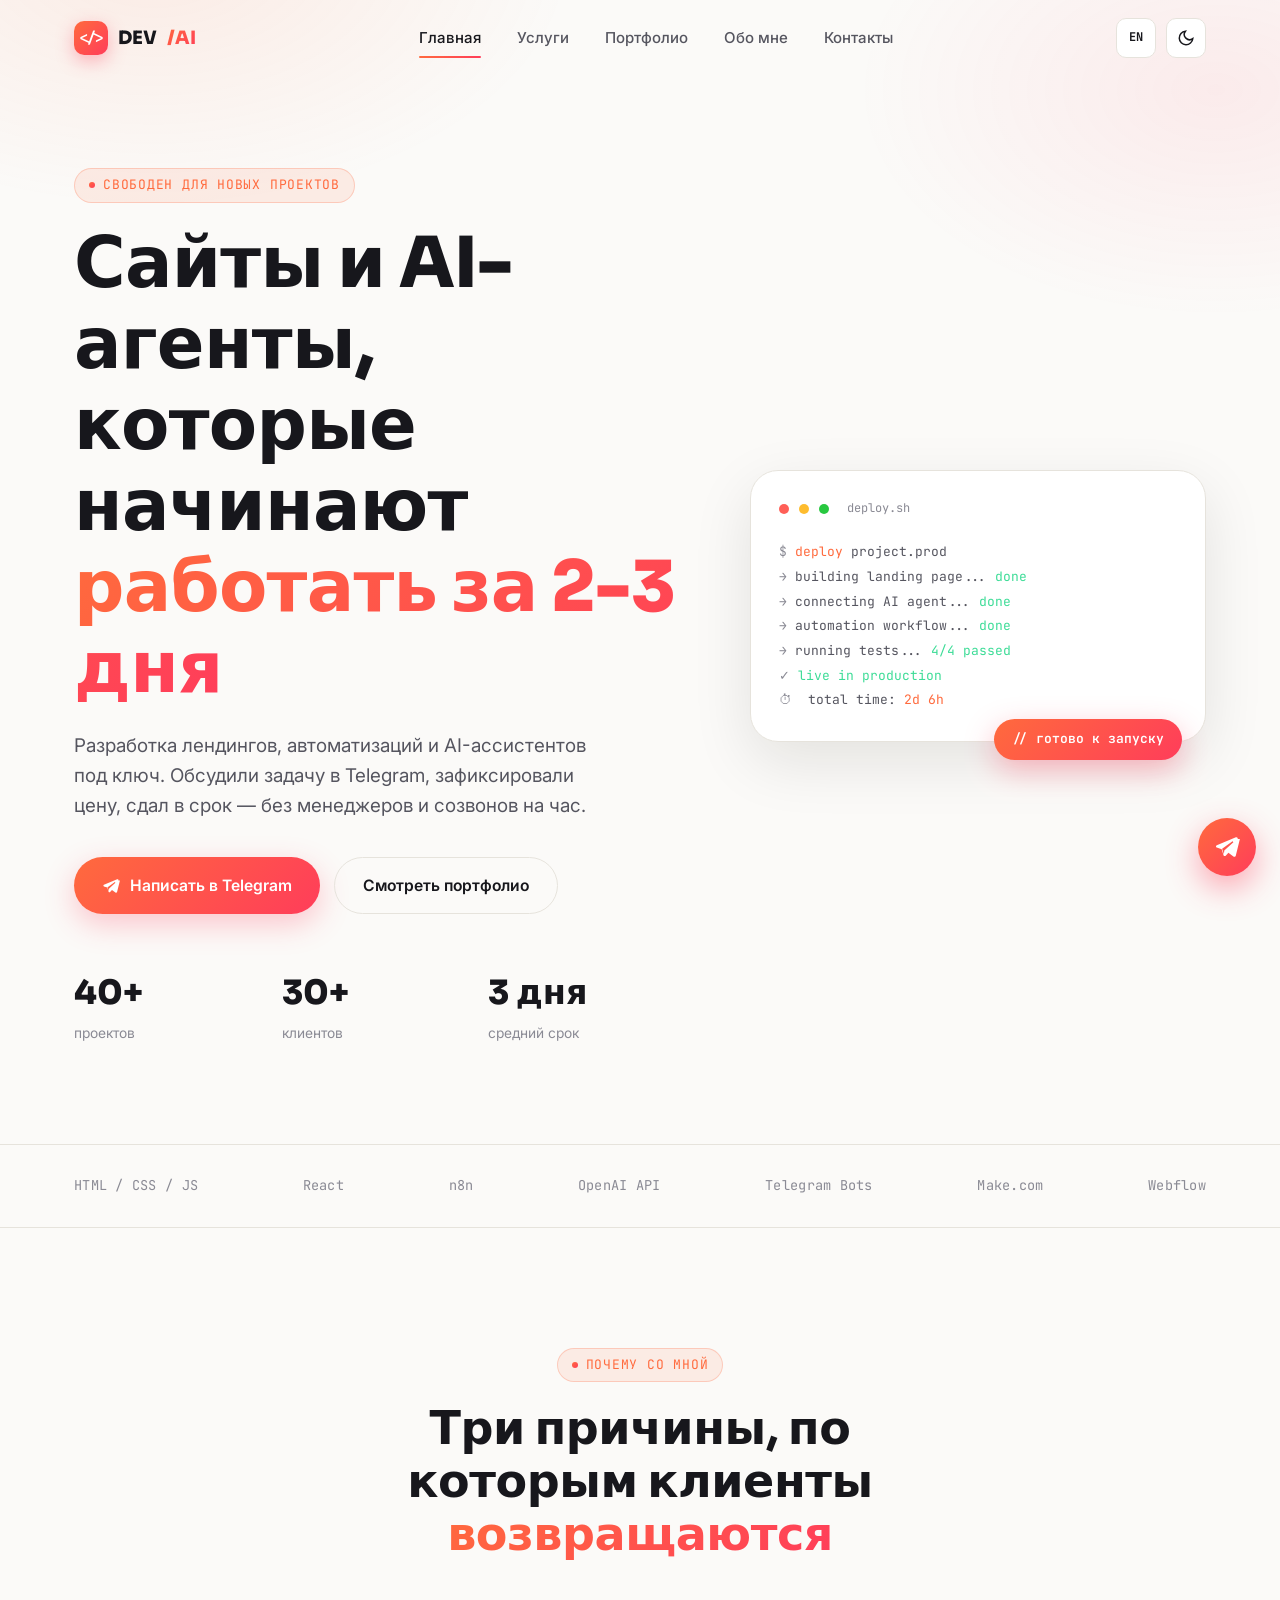
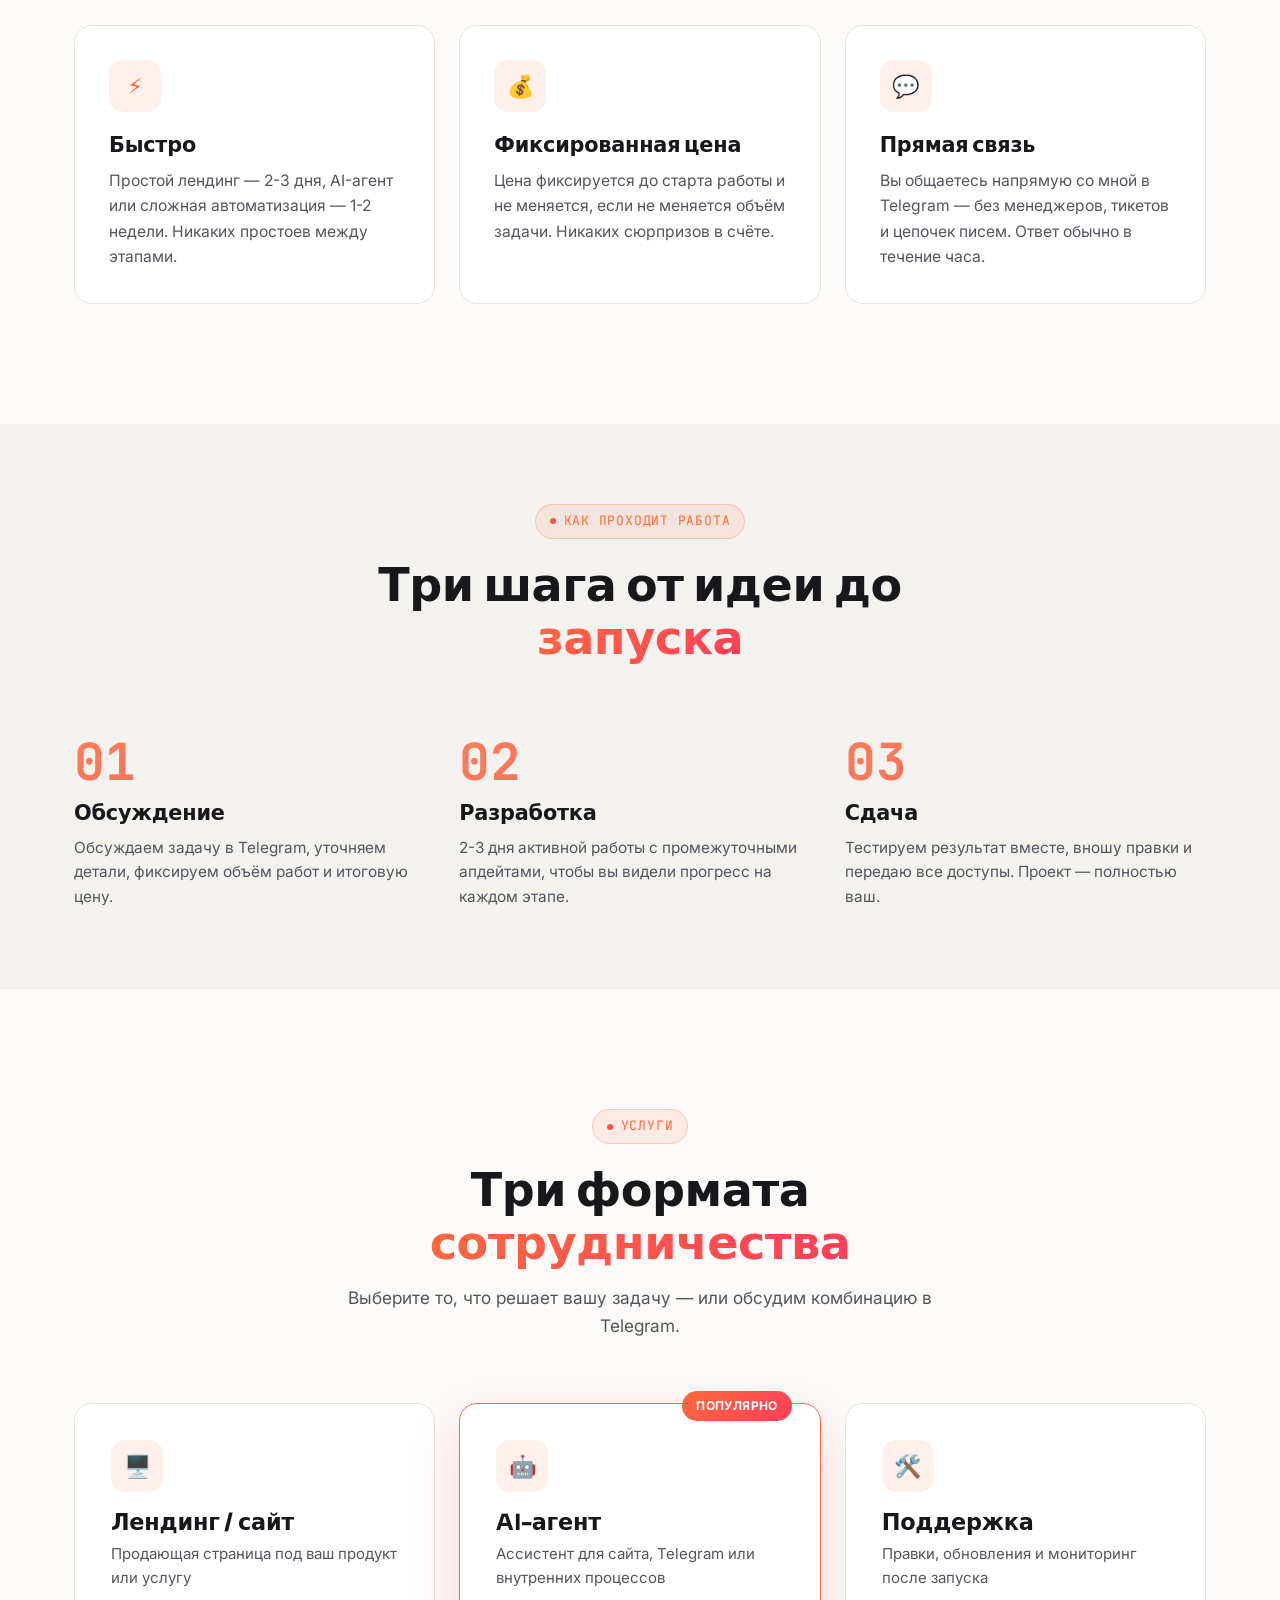
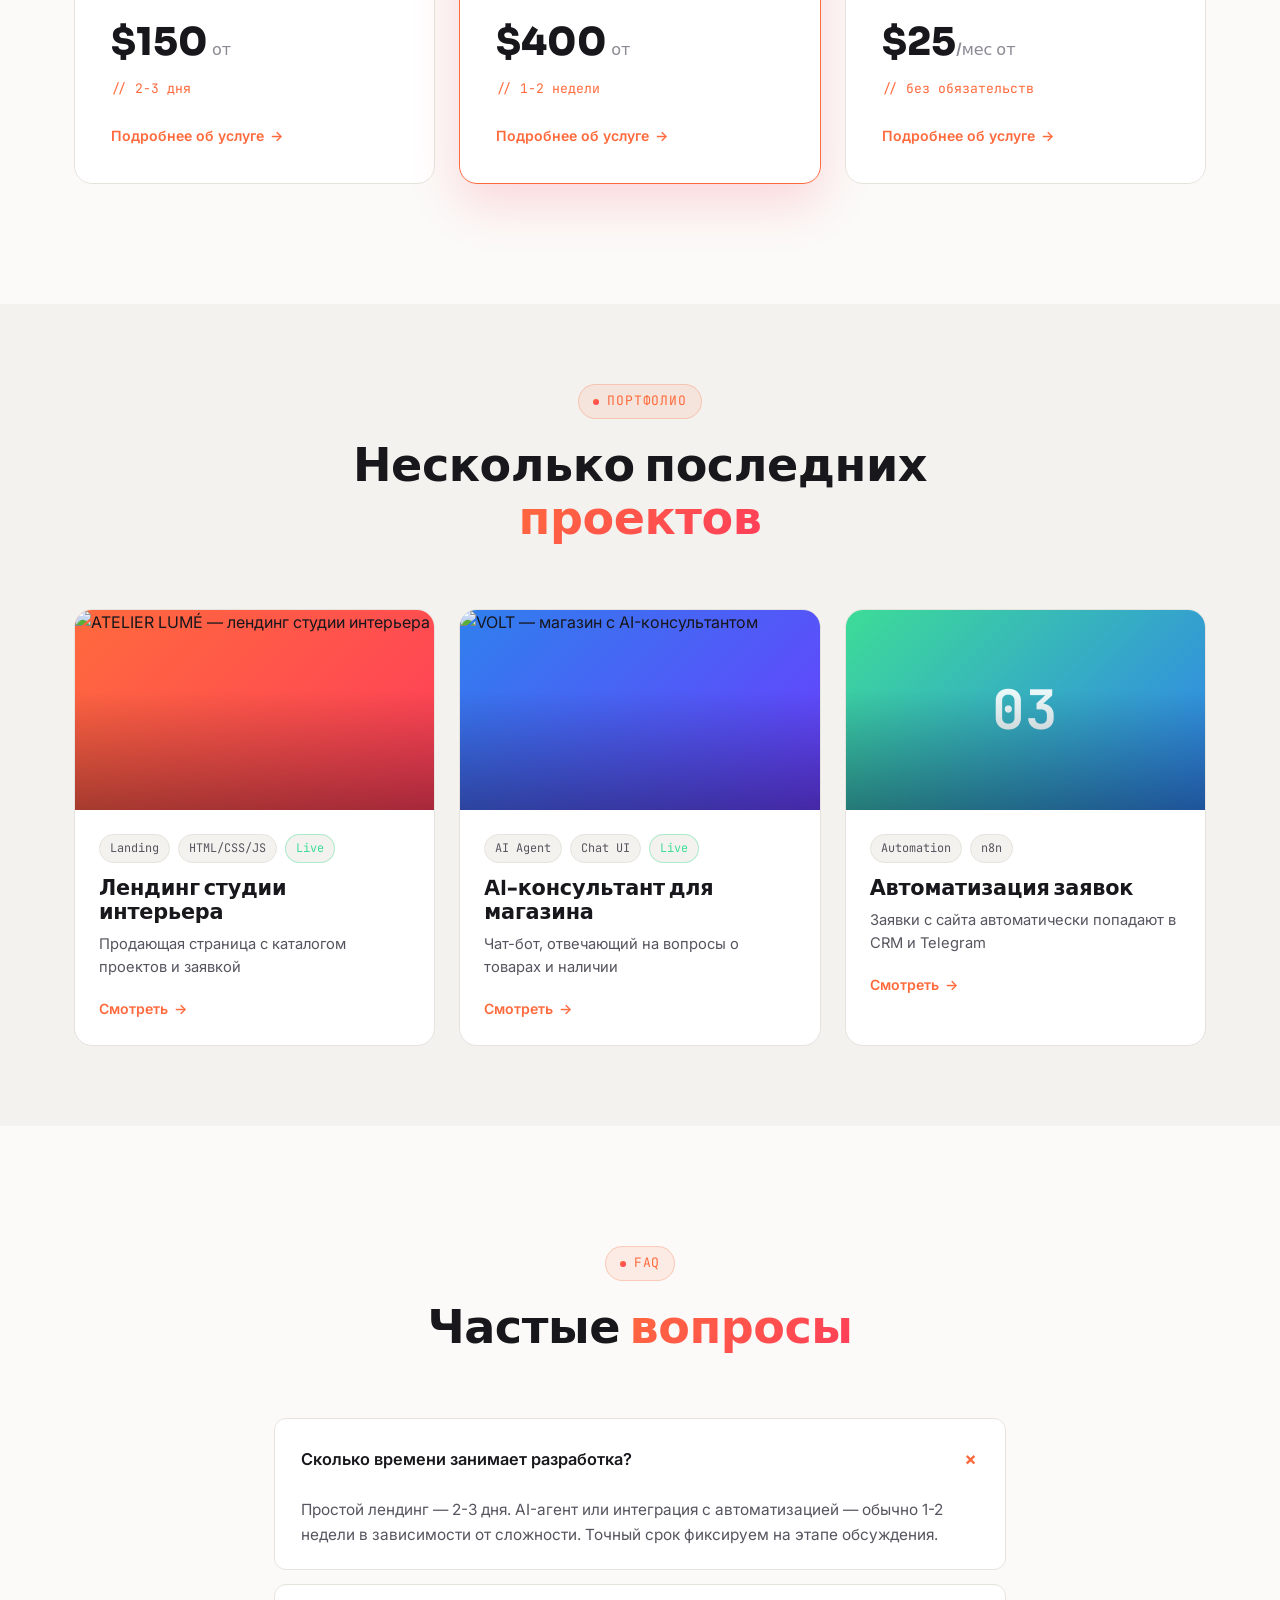
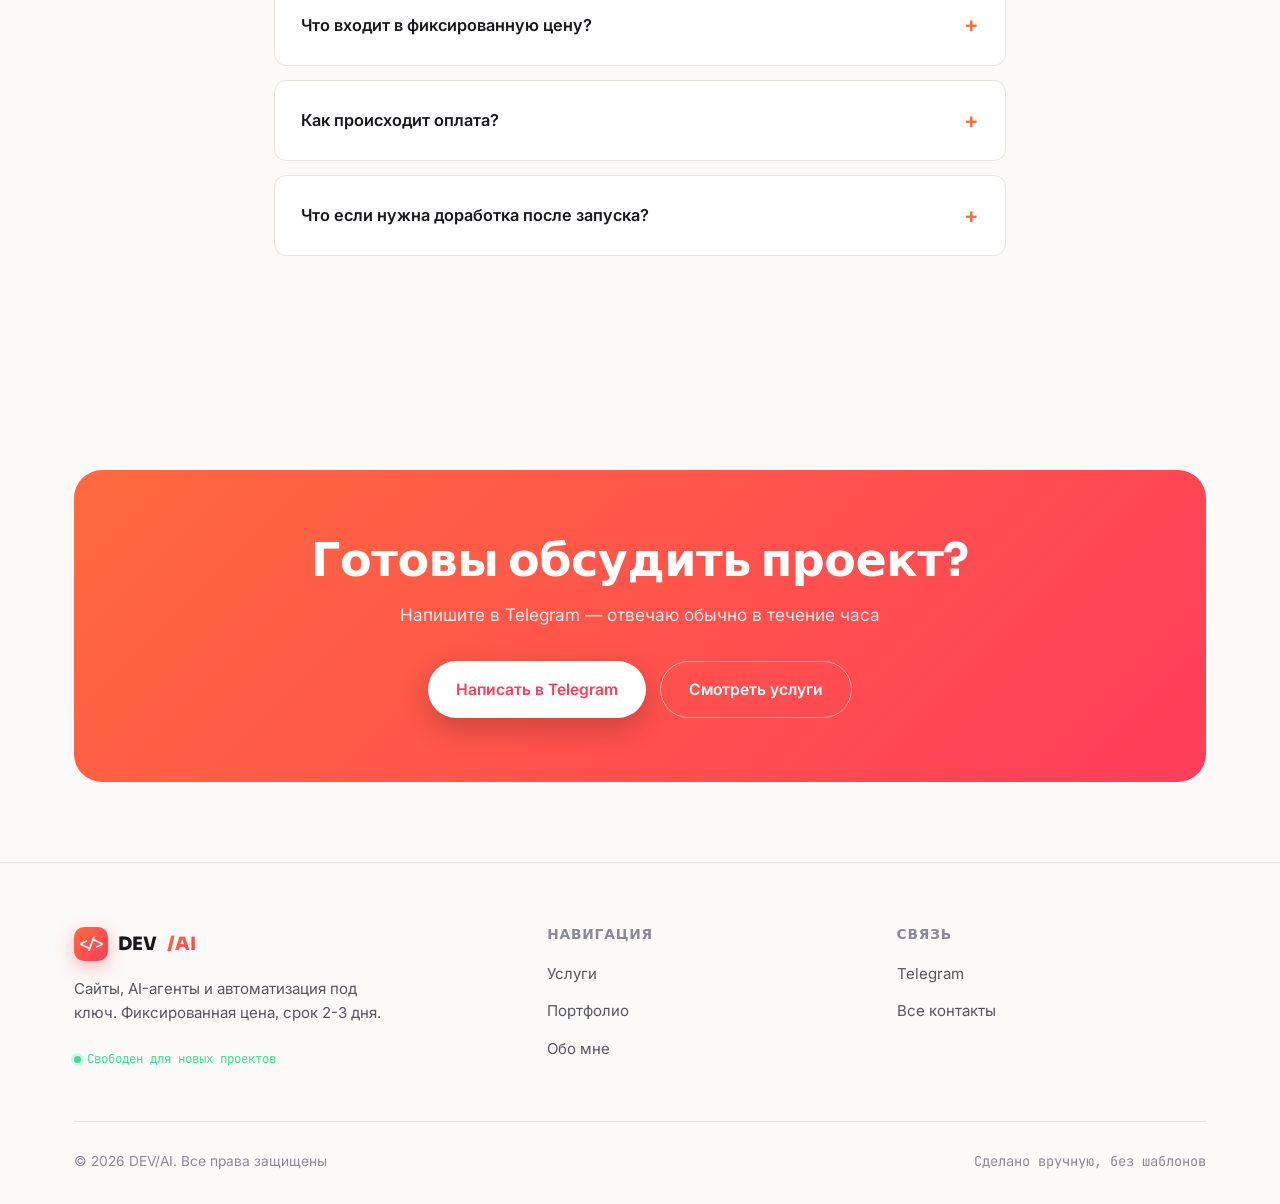
==== commit 14b45a1b: "Add files via upload" ====
--- a/index.html
+++ b/index.html
@@ -206,18 +206,22 @@
     </div>
     <div class="grid-3">
       <div class="portfolio-card" data-reveal>
-        <div class="portfolio-thumb thumb-1"><span class="glyph">01</span></div>
+        <div class="portfolio-thumb thumb-1">
+          <img src="https://images.unsplash.com/photo-1600607687939-ce8a6c25118c?auto=format&fit=crop&w=800&q=80" alt="ATELIER LUMÉ — лендинг студии интерьера" loading="lazy" style="position:absolute;inset:0;width:100%;height:100%;object-fit:cover">
+        </div>
         <div class="portfolio-body">
-          <div class="tag-row"><span class="tag">Landing</span><span class="tag">HTML/CSS/JS</span></div>
+          <div class="tag-row"><span class="tag">Landing</span><span class="tag">HTML/CSS/JS</span><span class="tag" style="color:var(--success);border-color:rgba(61,220,151,.4)">Live</span></div>
           <h3><span data-lang-block class="lang-ru">Лендинг студии интерьера</span><span data-lang-block class="lang-en">Interior studio landing</span></h3>
           <p><span data-lang-block class="lang-ru">Продающая страница с каталогом проектов и заявкой</span><span data-lang-block class="lang-en">A conversion page with a project catalog and lead form</span></p>
           <a href="portfolio.html" class="portfolio-link"><span data-lang-block class="lang-ru">Смотреть</span><span data-lang-block class="lang-en">View</span> →</a>
         </div>
       </div>
       <div class="portfolio-card" data-reveal>
-        <div class="portfolio-thumb thumb-2"><span class="glyph">02</span></div>
+        <div class="portfolio-thumb thumb-2">
+          <img src="https://images.unsplash.com/photo-1552346154-21d32810aba3?auto=format&fit=crop&w=800&q=80" alt="VOLT — магазин с AI-консультантом" loading="lazy" style="position:absolute;inset:0;width:100%;height:100%;object-fit:cover">
+        </div>
         <div class="portfolio-body">
-          <div class="tag-row"><span class="tag">AI Agent</span><span class="tag">OpenAI API</span></div>
+          <div class="tag-row"><span class="tag">AI Agent</span><span class="tag">Chat UI</span><span class="tag" style="color:var(--success);border-color:rgba(61,220,151,.4)">Live</span></div>
           <h3><span data-lang-block class="lang-ru">AI-консультант для магазина</span><span data-lang-block class="lang-en">AI consultant for a shop</span></h3>
           <p><span data-lang-block class="lang-ru">Чат-бот, отвечающий на вопросы о товарах и наличии</span><span data-lang-block class="lang-en">A chatbot answering product and stock questions</span></p>
           <a href="portfolio.html" class="portfolio-link"><span data-lang-block class="lang-ru">Смотреть</span><span data-lang-block class="lang-en">View</span> →</a>
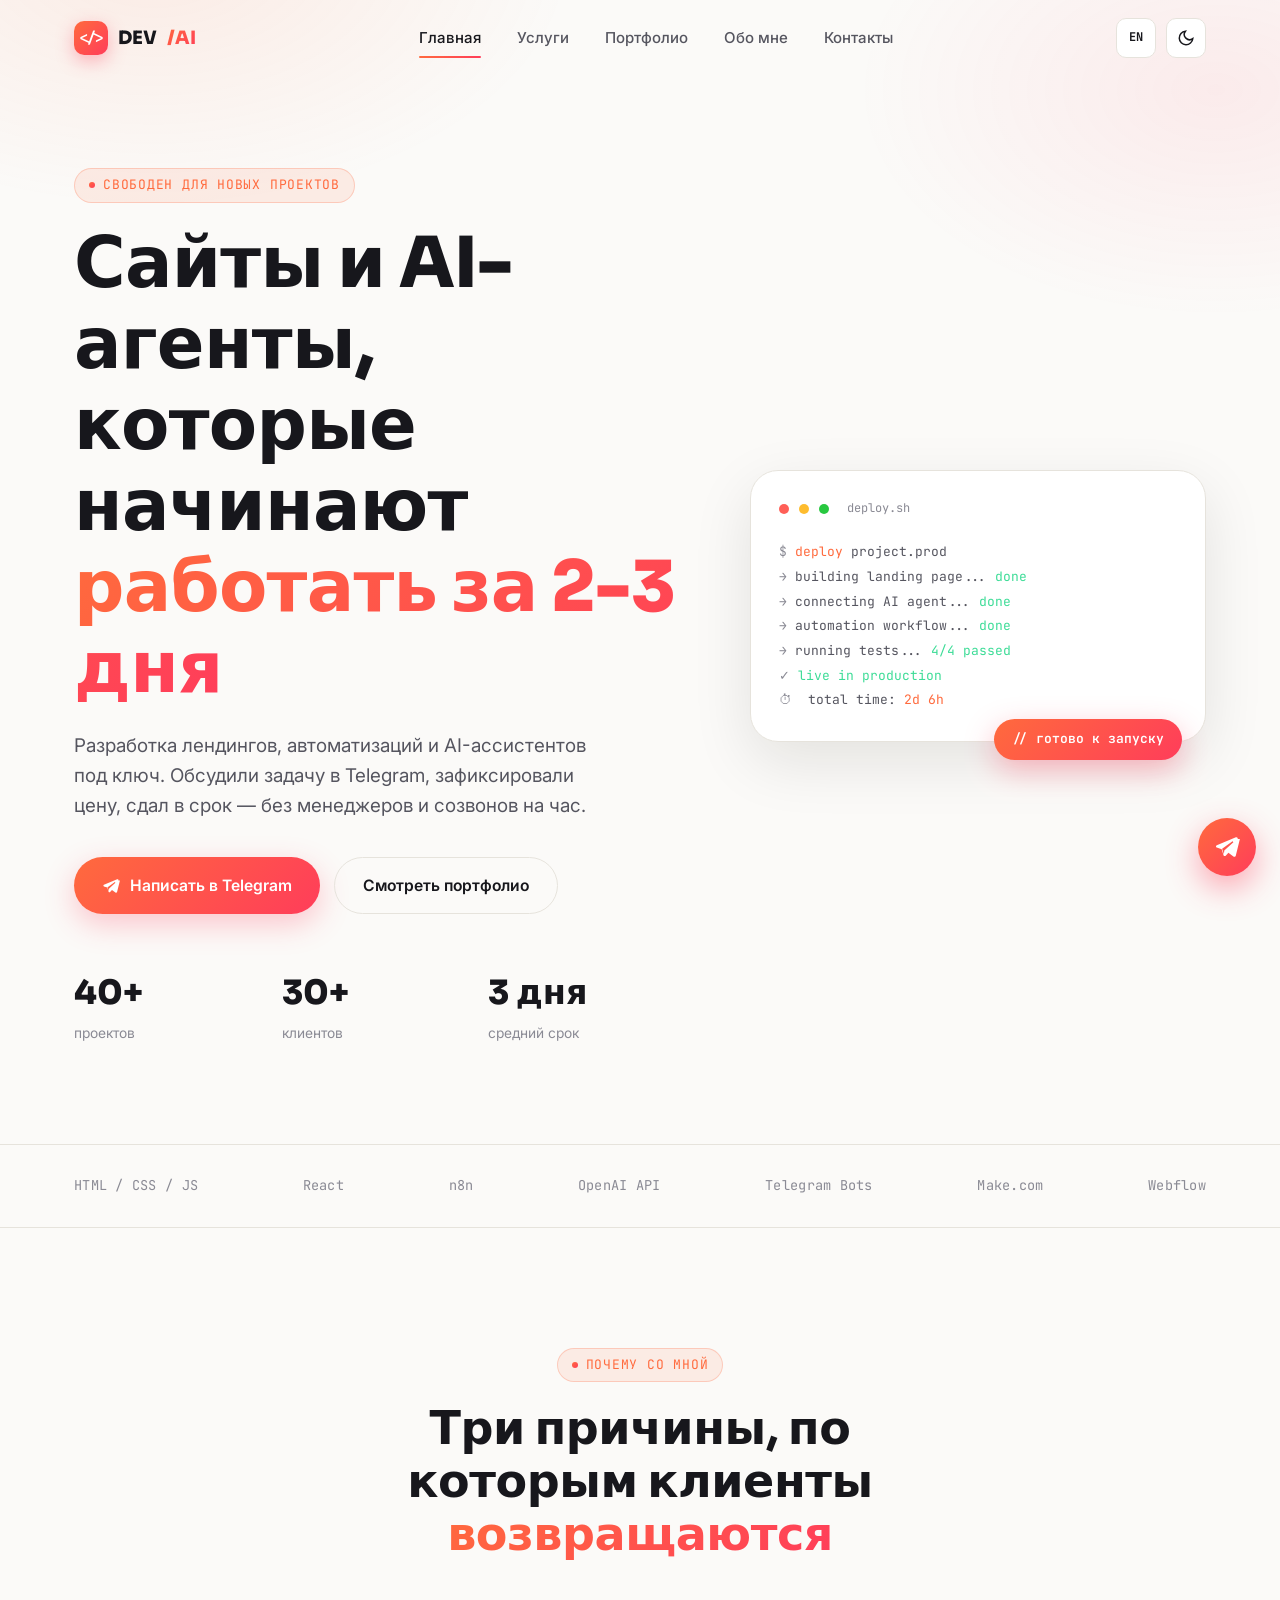
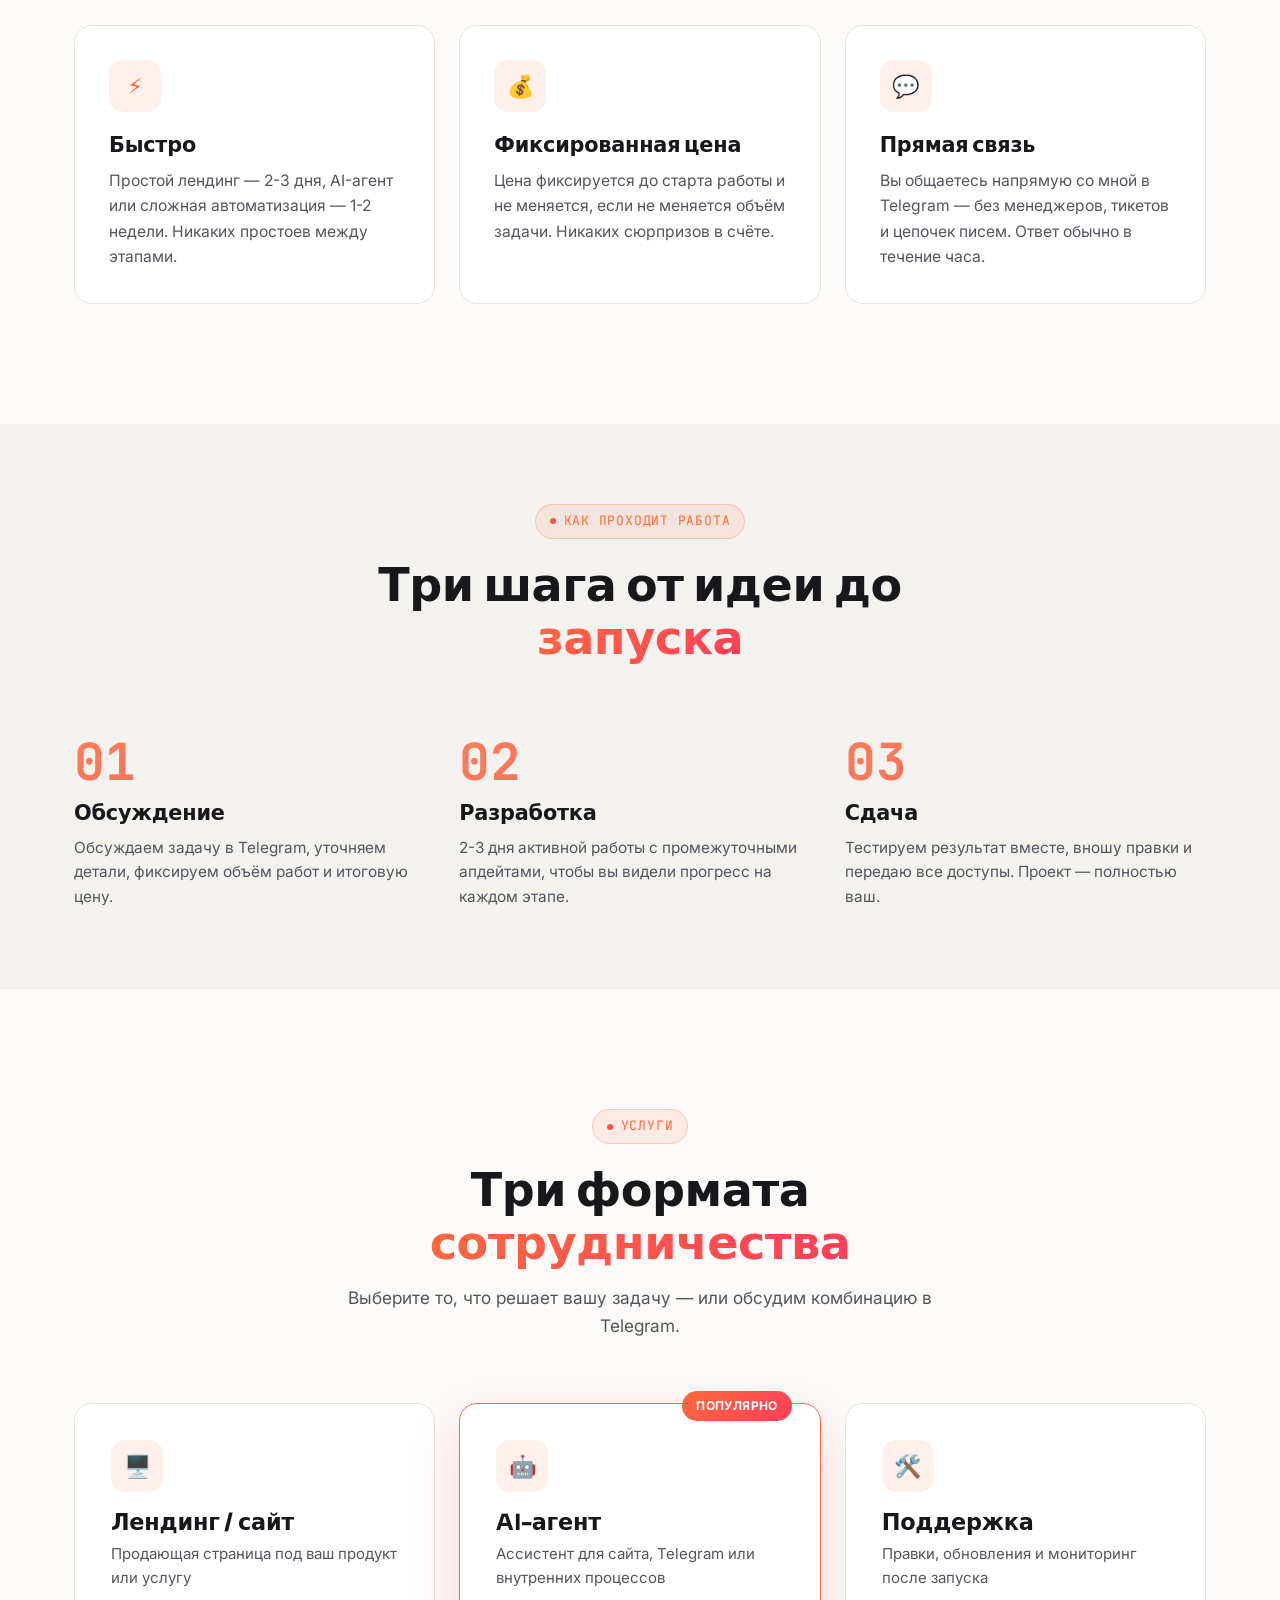
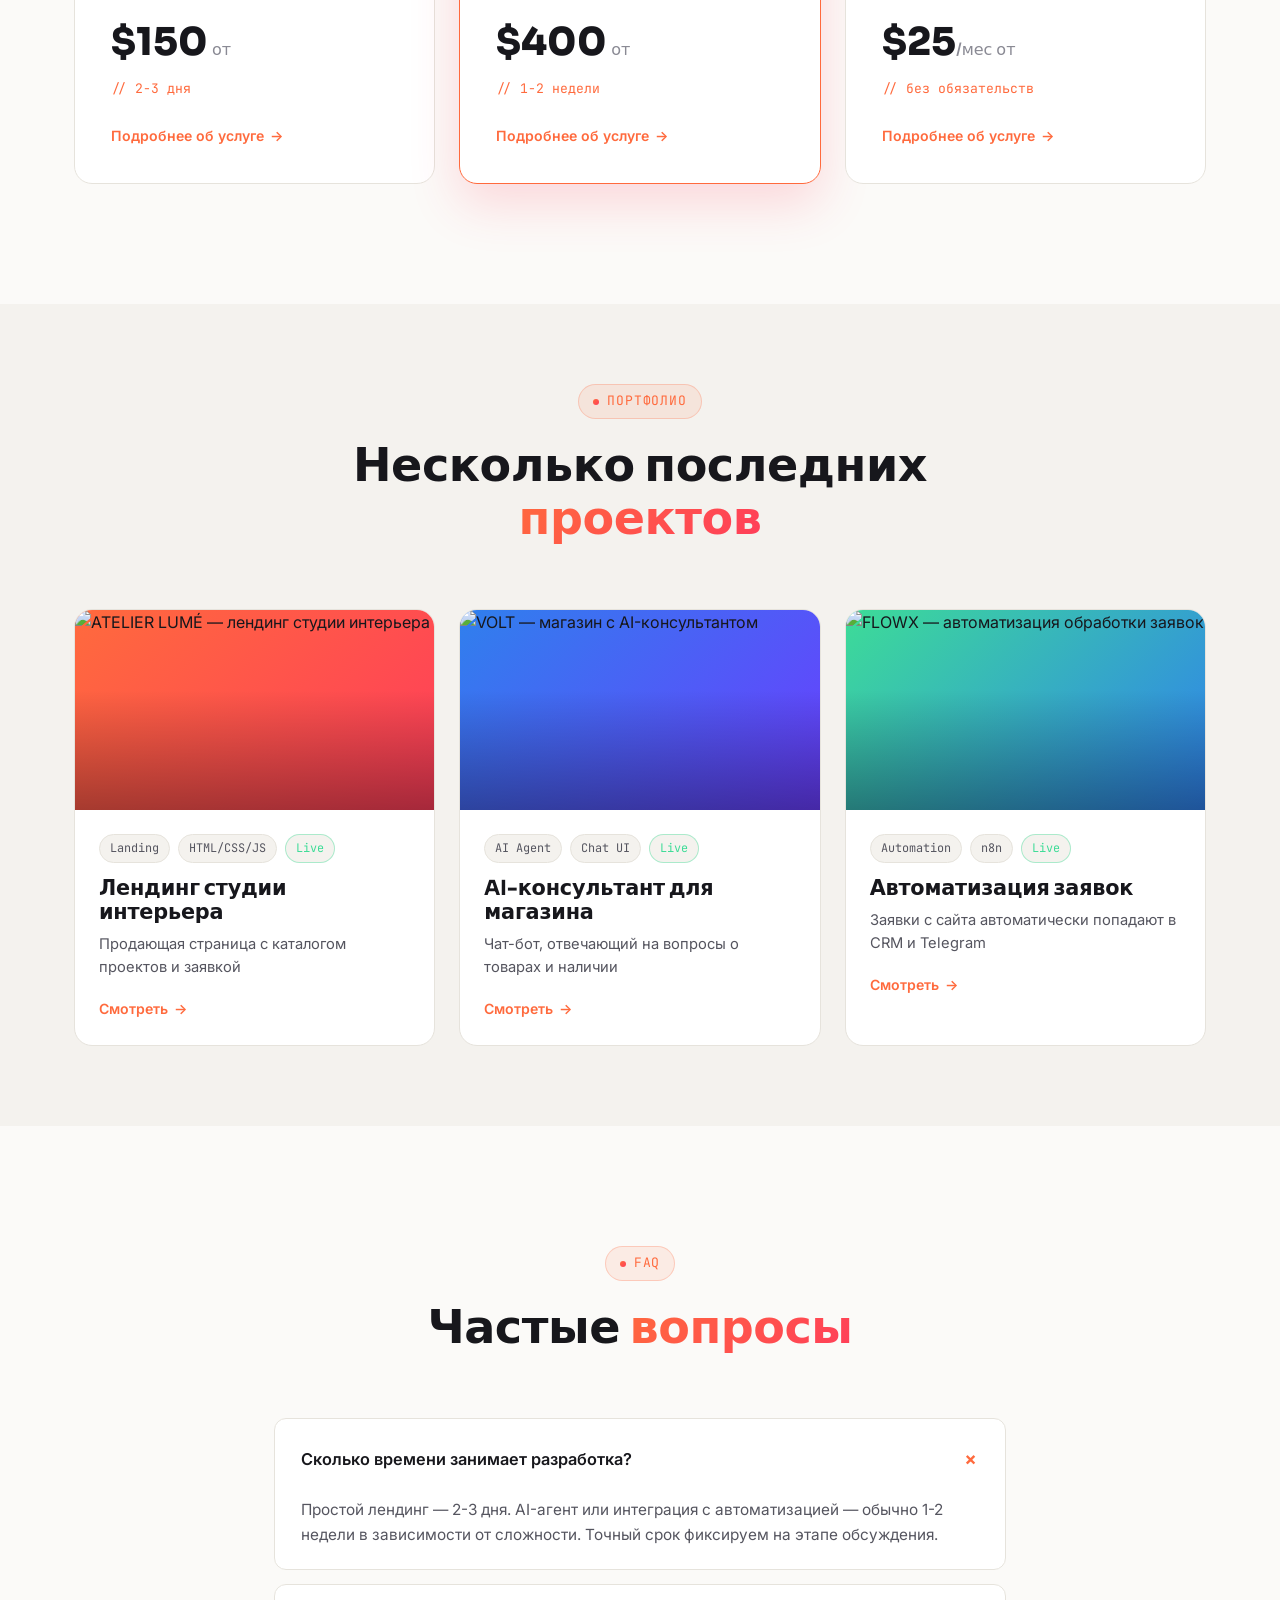
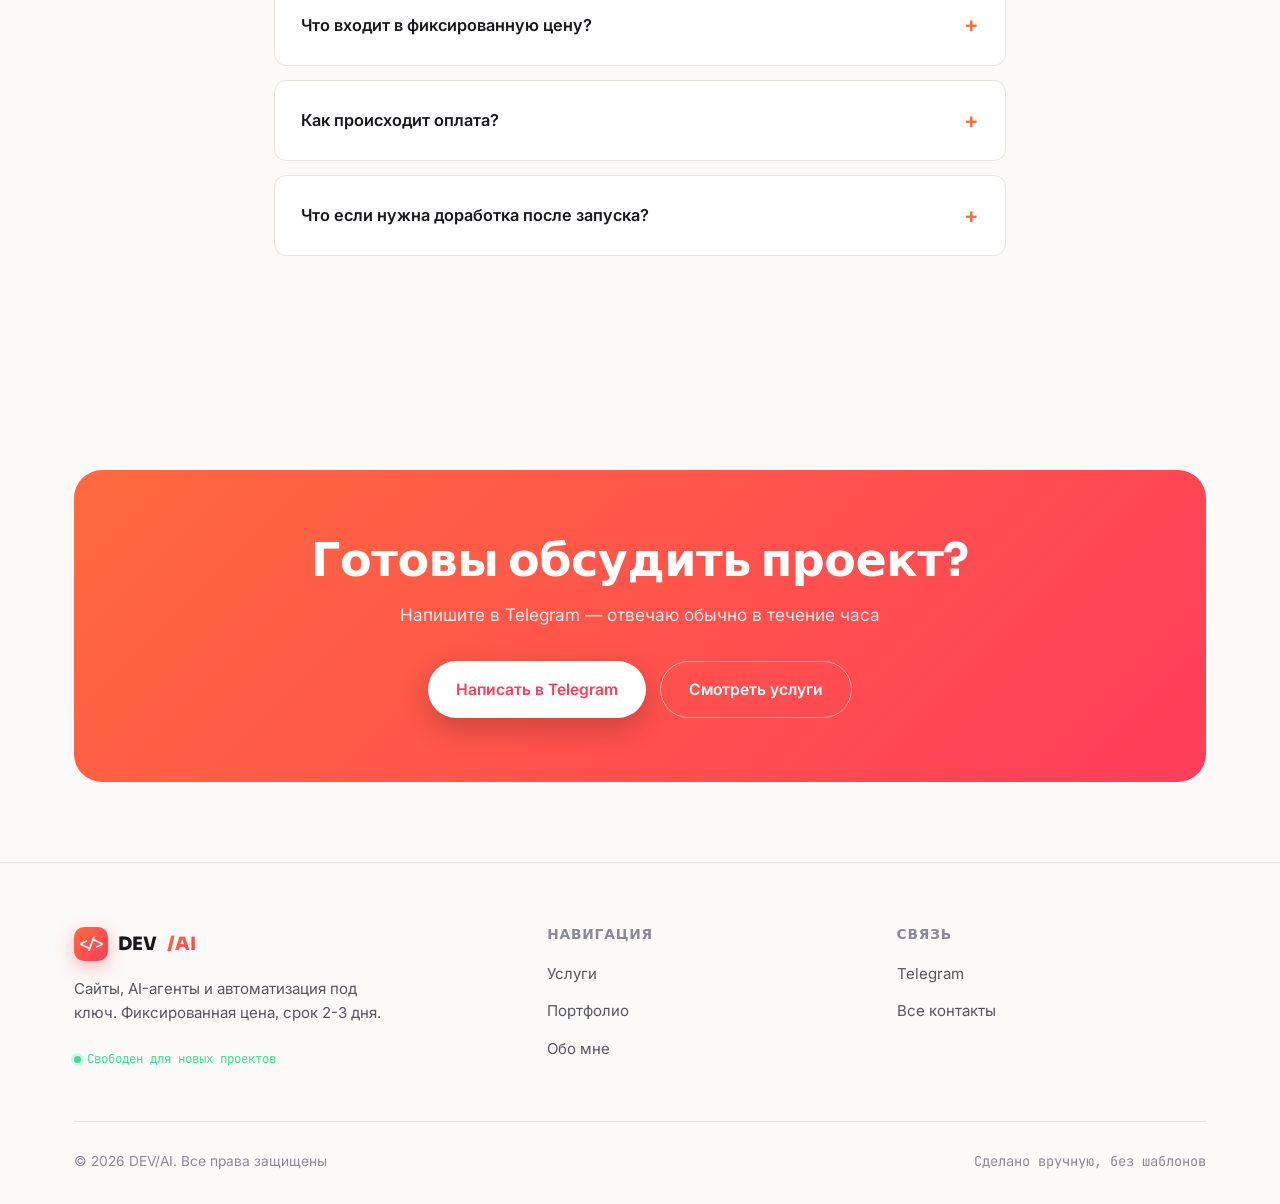
==== commit cbd22fae: "Add files via upload" ====
--- a/index.html
+++ b/index.html
@@ -228,9 +228,11 @@
         </div>
       </div>
       <div class="portfolio-card" data-reveal>
-        <div class="portfolio-thumb thumb-3"><span class="glyph">03</span></div>
+        <div class="portfolio-thumb thumb-3">
+          <img src="https://images.unsplash.com/photo-1558494949-ef010cbdcc31?auto=format&fit=crop&w=800&q=80" alt="FLOWX — автоматизация обработки заявок" loading="lazy" style="position:absolute;inset:0;width:100%;height:100%;object-fit:cover">
+        </div>
         <div class="portfolio-body">
-          <div class="tag-row"><span class="tag">Automation</span><span class="tag">n8n</span></div>
+          <div class="tag-row"><span class="tag">Automation</span><span class="tag">n8n</span><span class="tag" style="color:var(--success);border-color:rgba(61,220,151,.4)">Live</span></div>
           <h3><span data-lang-block class="lang-ru">Автоматизация заявок</span><span data-lang-block class="lang-en">Lead automation</span></h3>
           <p><span data-lang-block class="lang-ru">Заявки с сайта автоматически попадают в CRM и Telegram</span><span data-lang-block class="lang-en">Website leads flow automatically into CRM and Telegram</span></p>
           <a href="portfolio.html" class="portfolio-link"><span data-lang-block class="lang-ru">Смотреть</span><span data-lang-block class="lang-en">View</span> →</a>
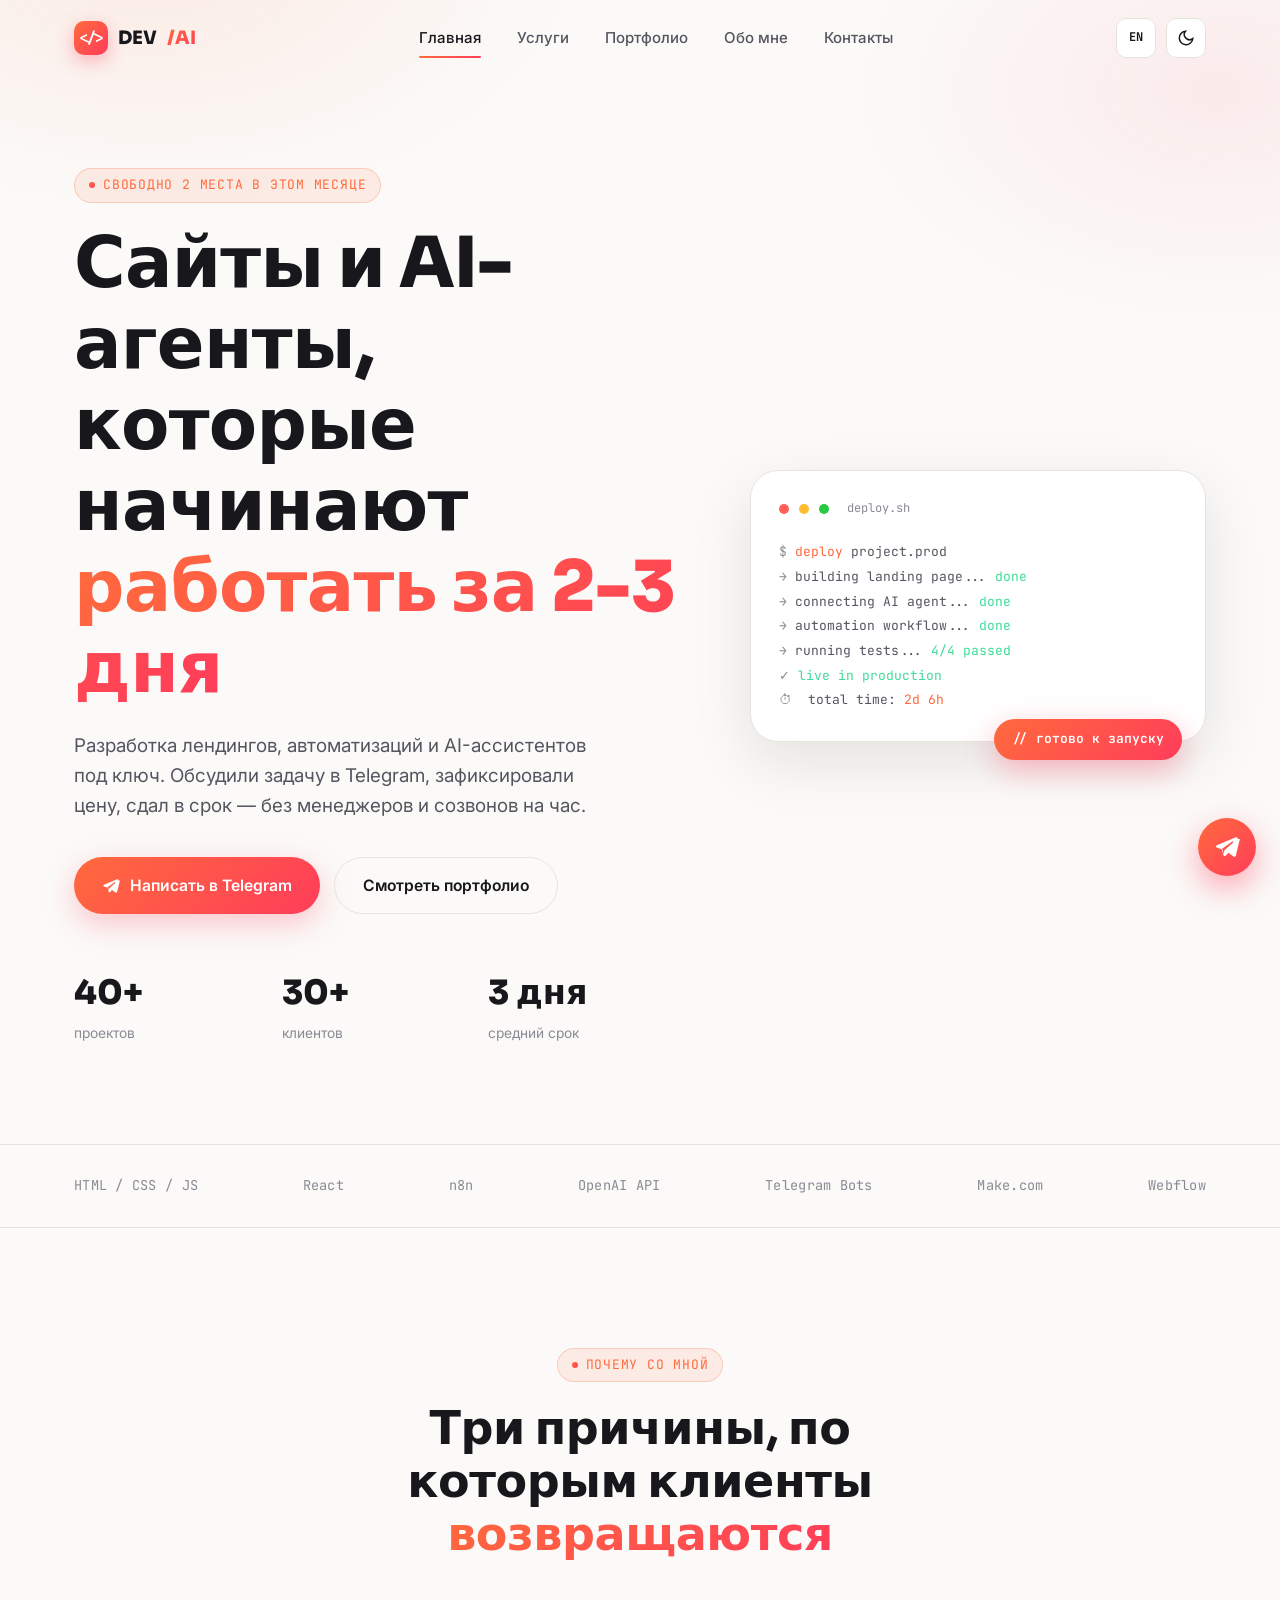
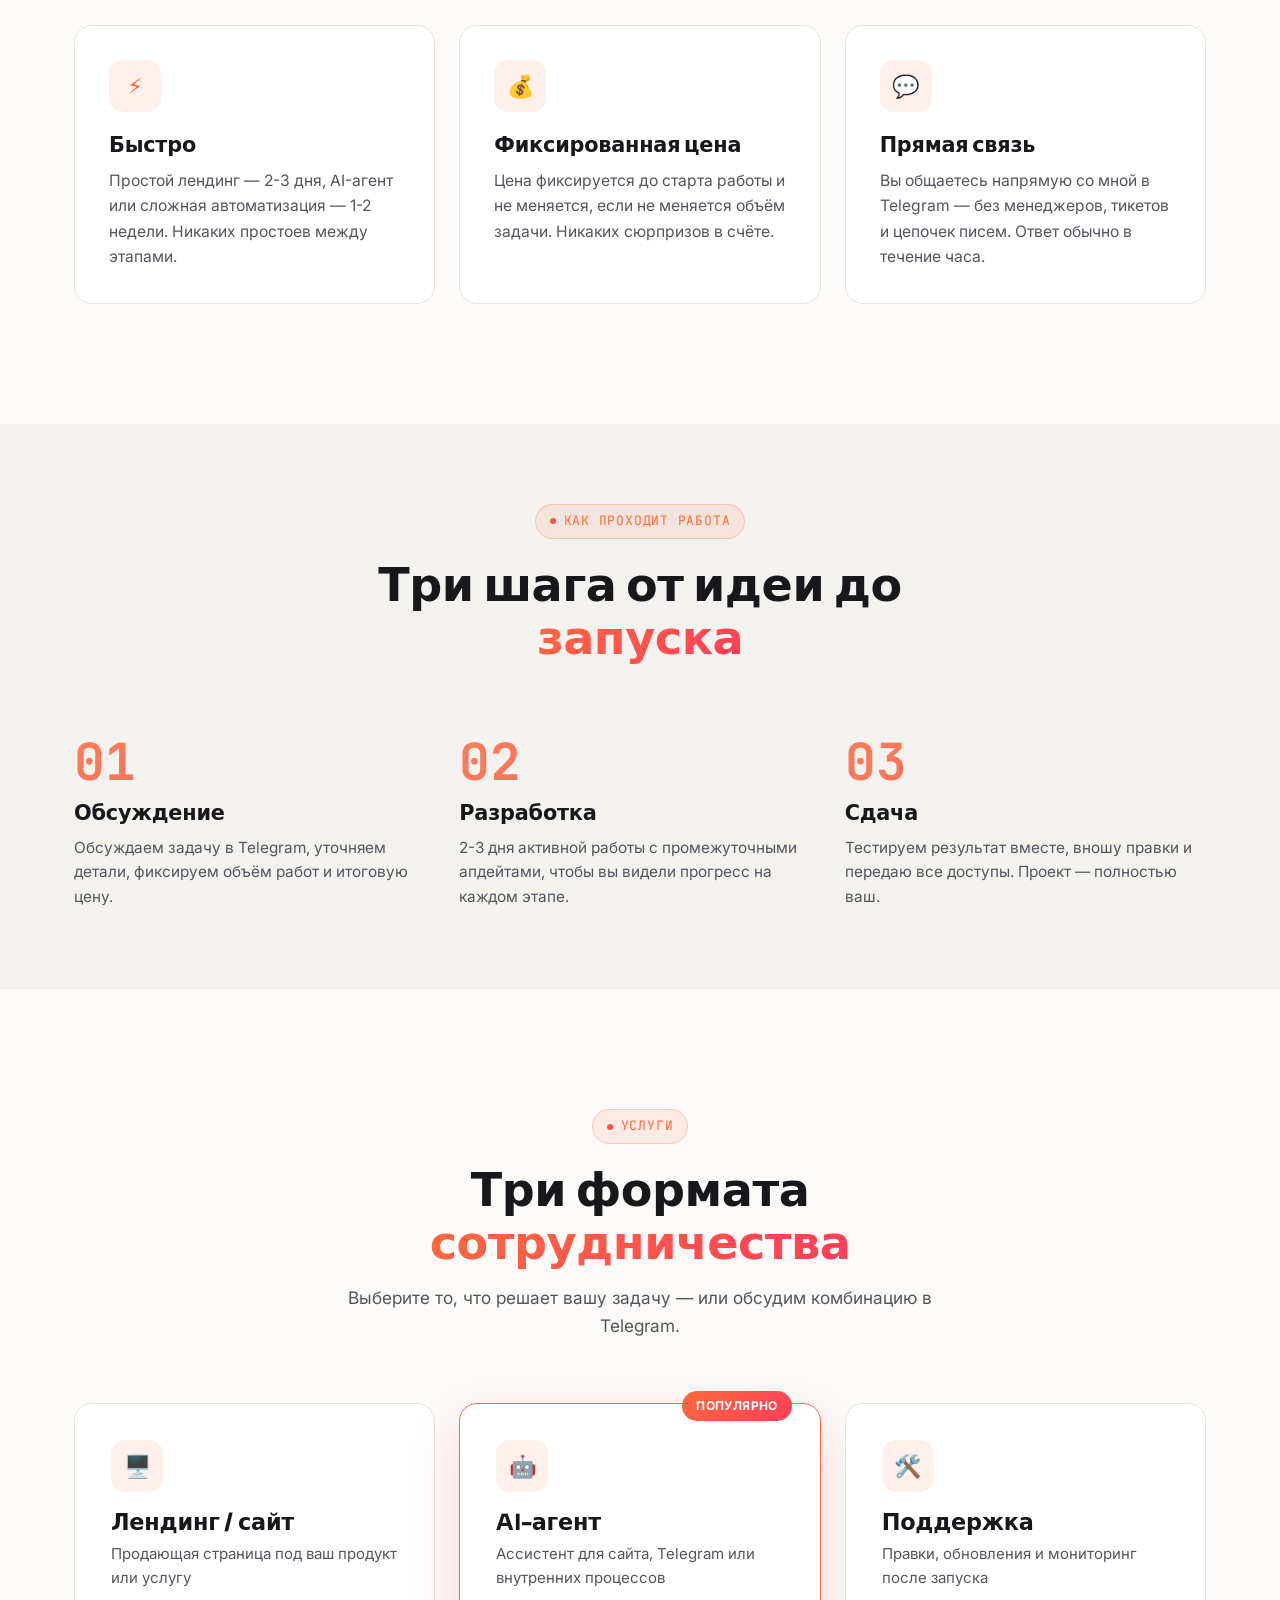
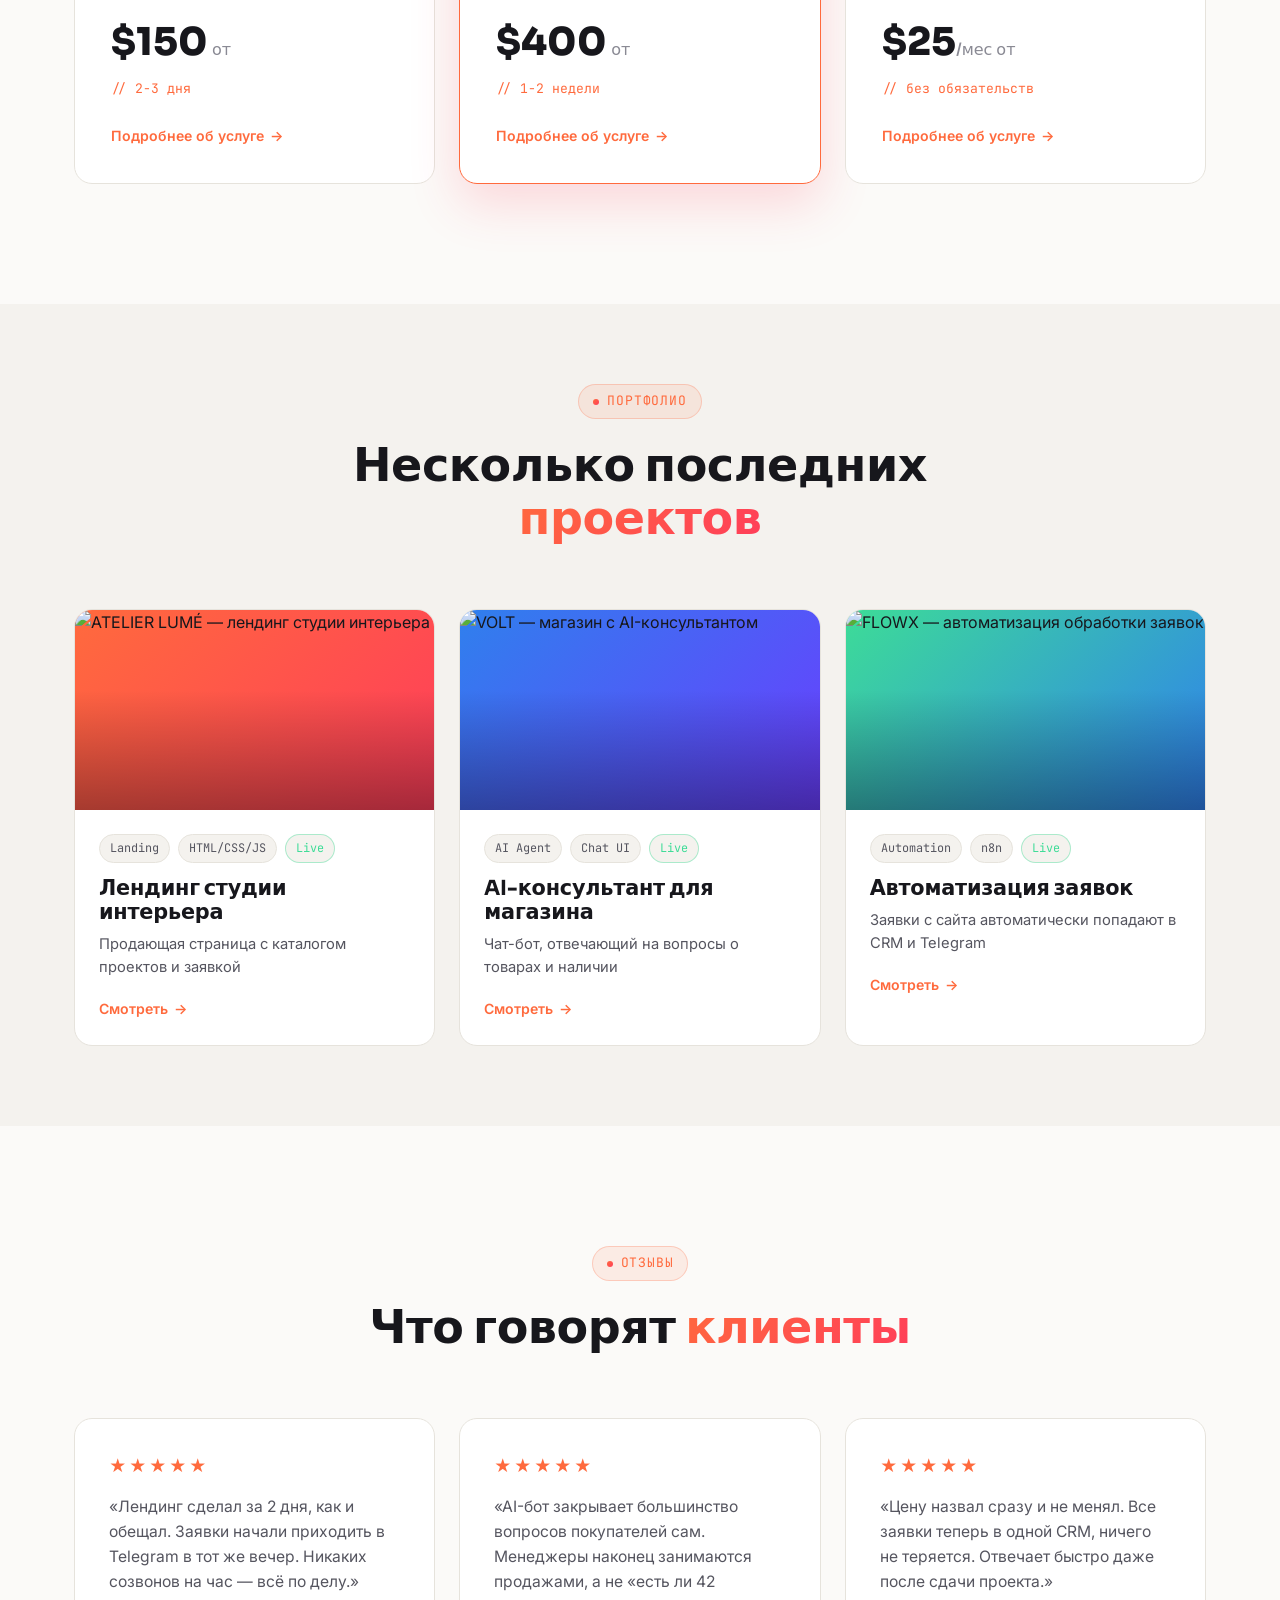
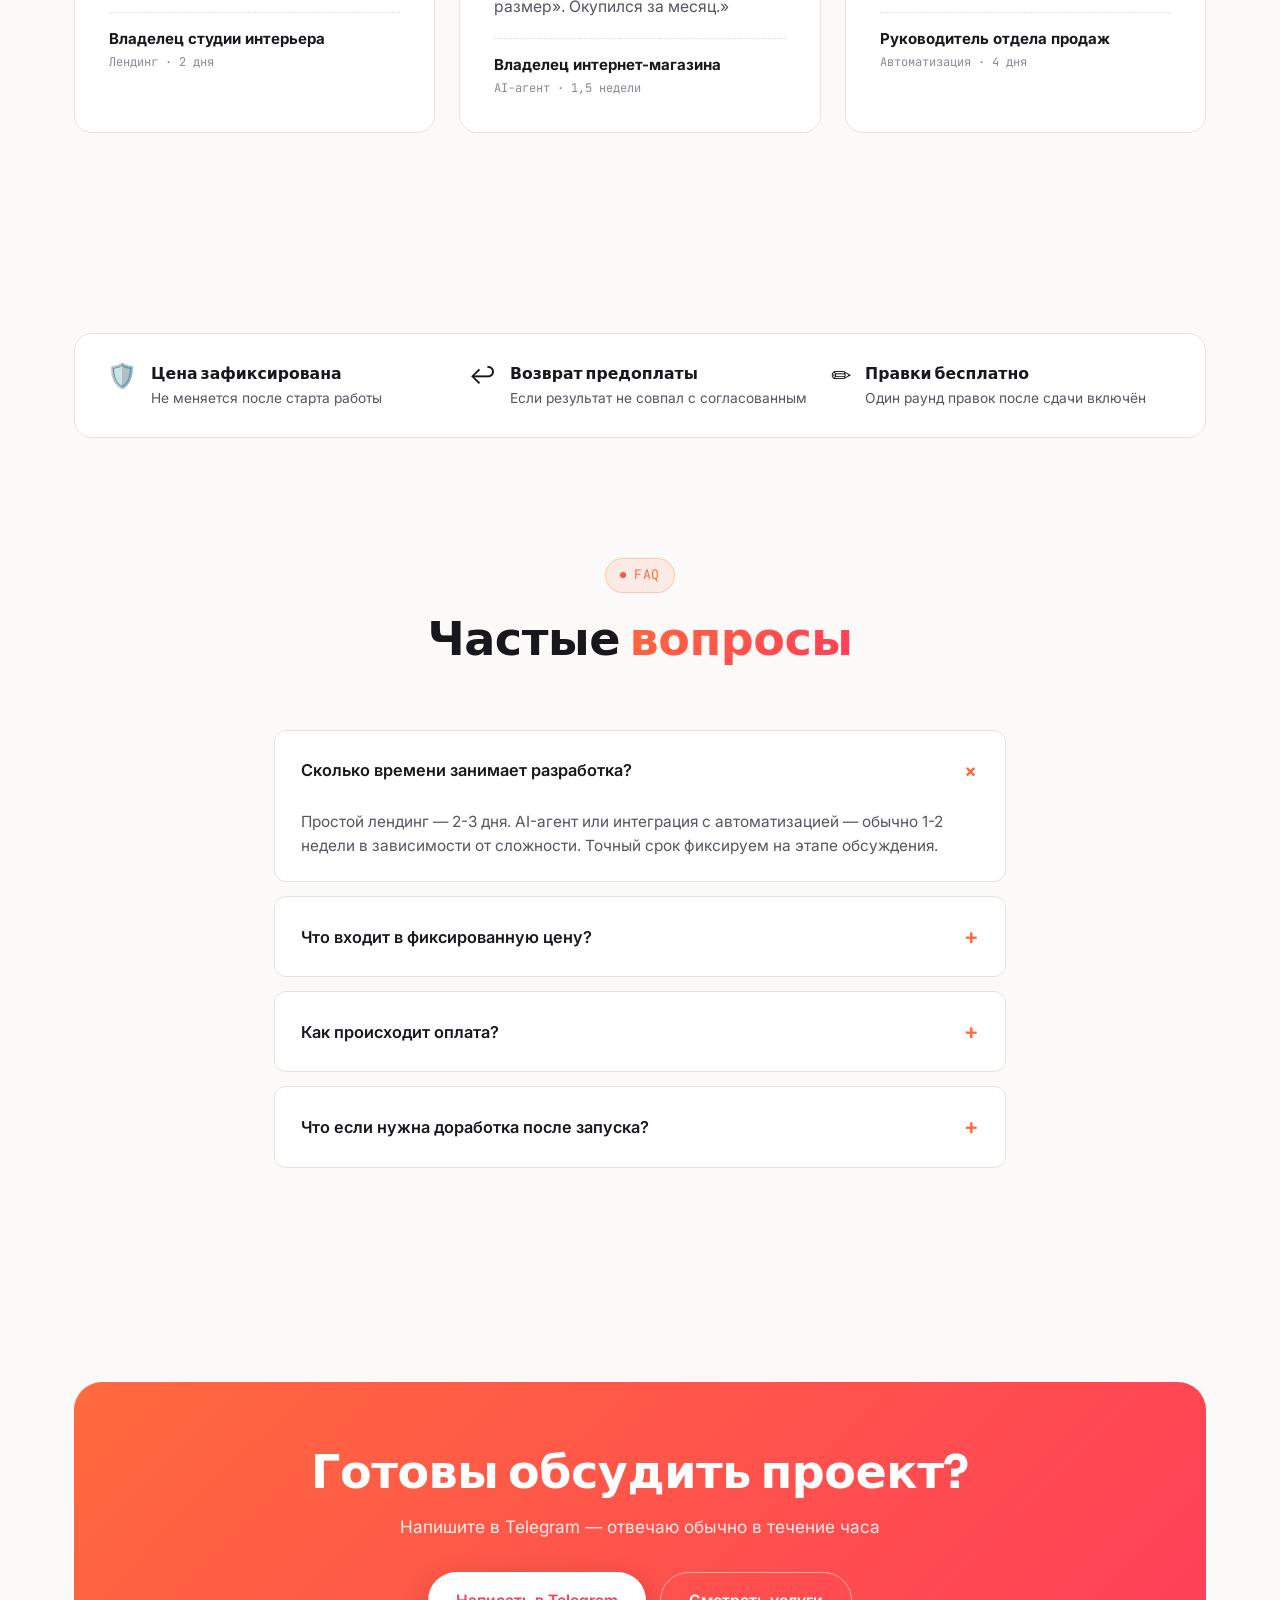
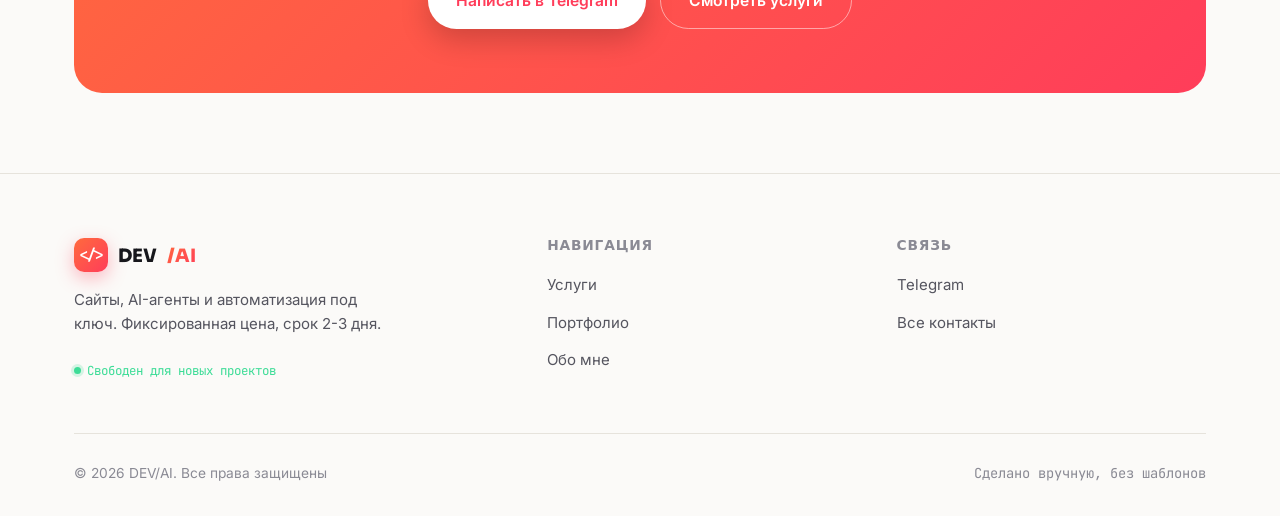
==== commit d39f588e: "Add files via upload" ====
--- a/index.html
+++ b/index.html
@@ -55,7 +55,7 @@
 <section class="hero">
   <div class="container hero-grid">
     <div data-reveal>
-      <div class="eyebrow"><span data-lang-block class="lang-ru">Свободен для новых проектов</span><span data-lang-block class="lang-en">Available for new projects</span></div>
+      <div class="eyebrow"><span data-lang-block class="lang-ru">Свободно 2 места в этом месяце</span><span data-lang-block class="lang-en">2 project slots left this month</span></div>
       <h1>
         <span data-lang-block class="lang-ru">Сайты и AI-агенты, которые начинают <span class="text-gradient">работать за 2-3 дня</span></span>
         <span data-lang-block class="lang-en">Websites and AI agents that <span class="text-gradient">start working in 2-3 days</span></span>
@@ -242,6 +242,44 @@
   </div>
 </section>
 
+<!-- ================= REVIEWS ================= -->
+<section class="section">
+  <div class="container">
+    <div class="section-head" data-reveal>
+      <div class="eyebrow"><span data-lang-block class="lang-ru">Отзывы</span><span data-lang-block class="lang-en">Reviews</span></div>
+      <h2><span data-lang-block class="lang-ru">Что говорят <span class="text-gradient">клиенты</span></span><span data-lang-block class="lang-en">What clients <span class="text-gradient">say</span></span></h2>
+    </div>
+    <div class="grid-3">
+      <div class="card" data-reveal>
+        <div class="stars">★★★★★</div>
+        <p style="margin:14px 0 18px"><span data-lang-block class="lang-ru">«Лендинг сделал за 2 дня, как и обещал. Заявки начали приходить в Telegram в тот же вечер. Никаких созвонов на час — всё по делу.»</span><span data-lang-block class="lang-en">“Delivered the landing page in 2 days as promised. Leads started arriving in Telegram the same evening. No hour-long calls — straight to the point.”</span></p>
+        <div class="rev-who"><strong><span data-lang-block class="lang-ru">Владелец студии интерьера</span><span data-lang-block class="lang-en">Interior studio owner</span></strong><span class="mono"><span data-lang-block class="lang-ru">Лендинг · 2 дня</span><span data-lang-block class="lang-en">Landing · 2 days</span></span></div>
+      </div>
+      <div class="card" data-reveal>
+        <div class="stars">★★★★★</div>
+        <p style="margin:14px 0 18px"><span data-lang-block class="lang-ru">«AI-бот закрывает большинство вопросов покупателей сам. Менеджеры наконец занимаются продажами, а не «есть ли 42 размер». Окупился за месяц.»</span><span data-lang-block class="lang-en">“The AI bot handles most customer questions on its own. Managers finally sell instead of answering ‘is size 42 in stock’. Paid for itself in a month.”</span></p>
+        <div class="rev-who"><strong><span data-lang-block class="lang-ru">Владелец интернет-магазина</span><span data-lang-block class="lang-en">Online shop owner</span></strong><span class="mono"><span data-lang-block class="lang-ru">AI-агент · 1,5 недели</span><span data-lang-block class="lang-en">AI agent · 1.5 weeks</span></span></div>
+      </div>
+      <div class="card" data-reveal>
+        <div class="stars">★★★★★</div>
+        <p style="margin:14px 0 18px"><span data-lang-block class="lang-ru">«Цену назвал сразу и не менял. Все заявки теперь в одной CRM, ничего не теряется. Отвечает быстро даже после сдачи проекта.»</span><span data-lang-block class="lang-en">“Quoted the price upfront and never changed it. All leads now land in one CRM, nothing gets lost. Replies fast even after delivery.”</span></p>
+        <div class="rev-who"><strong><span data-lang-block class="lang-ru">Руководитель отдела продаж</span><span data-lang-block class="lang-en">Head of sales</span></strong><span class="mono"><span data-lang-block class="lang-ru">Автоматизация · 4 дня</span><span data-lang-block class="lang-en">Automation · 4 days</span></span></div>
+      </div>
+    </div>
+  </div>
+</section>
+
+<!-- ================= GUARANTEES ================= -->
+<section class="section-tight" style="padding-bottom:0">
+  <div class="container">
+    <div class="guarantee" data-reveal>
+      <div class="g-item"><span class="g-ic">🛡️</span><div><strong><span data-lang-block class="lang-ru">Цена зафиксирована</span><span data-lang-block class="lang-en">Price locked</span></strong><p><span data-lang-block class="lang-ru">Не меняется после старта работы</span><span data-lang-block class="lang-en">Never changes after work starts</span></p></div></div>
+      <div class="g-item"><span class="g-ic">↩️</span><div><strong><span data-lang-block class="lang-ru">Возврат предоплаты</span><span data-lang-block class="lang-en">Deposit refund</span></strong><p><span data-lang-block class="lang-ru">Если результат не совпал с согласованным</span><span data-lang-block class="lang-en">If the result doesn't match what we agreed</span></p></div></div>
+      <div class="g-item"><span class="g-ic">✏️</span><div><strong><span data-lang-block class="lang-ru">Правки бесплатно</span><span data-lang-block class="lang-en">Free revisions</span></strong><p><span data-lang-block class="lang-ru">Один раунд правок после сдачи включён</span><span data-lang-block class="lang-en">One revision round after delivery included</span></p></div></div>
+    </div>
+  </div>
+</section>
+
 <!-- ================= FAQ ================= -->
 <section class="section">
   <div class="container" style="max-width:780px">
--- a/style.css
+++ b/style.css
@@ -547,6 +547,22 @@
 .contact-info .card p { font-size: 0.86rem; margin: 0; }
 @media (max-width: 700px) { .contact-info { grid-template-columns: 1fr; } .contact-card { padding: 32px 24px; } }
 
+/* ---------- Reviews & guarantees ---------- */
+.stars { color: var(--accent); letter-spacing: 3px; font-size: 1.05rem; }
+.rev-who { display: flex; flex-direction: column; gap: 2px; border-top: 1px dashed var(--border); padding-top: 14px; }
+.rev-who strong { font-size: 0.94rem; }
+.rev-who .mono { font-size: 0.75rem; color: var(--text-faint); }
+.guarantee {
+  display: grid; grid-template-columns: repeat(3, 1fr); gap: 20px;
+  border: 1px solid var(--border); border-radius: var(--radius);
+  background: var(--surface); padding: 28px 32px;
+}
+.g-item { display: flex; align-items: flex-start; gap: 14px; }
+.g-ic { font-size: 1.5rem; line-height: 1.2; }
+.g-item strong { font-family: var(--ff-head); font-size: 0.98rem; display: block; }
+.g-item p { color: var(--text-dim); font-size: 0.86rem; margin: 0; }
+@media (max-width: 820px) { .guarantee { grid-template-columns: 1fr; } }
+
 /* ---------- misc ---------- */
 .divider { height: 1px; background: var(--border); margin: 0; }
 .badge-live { display:inline-flex; align-items:center; gap:6px; font-family: var(--ff-mono); font-size:0.78rem; color: var(--success); }
